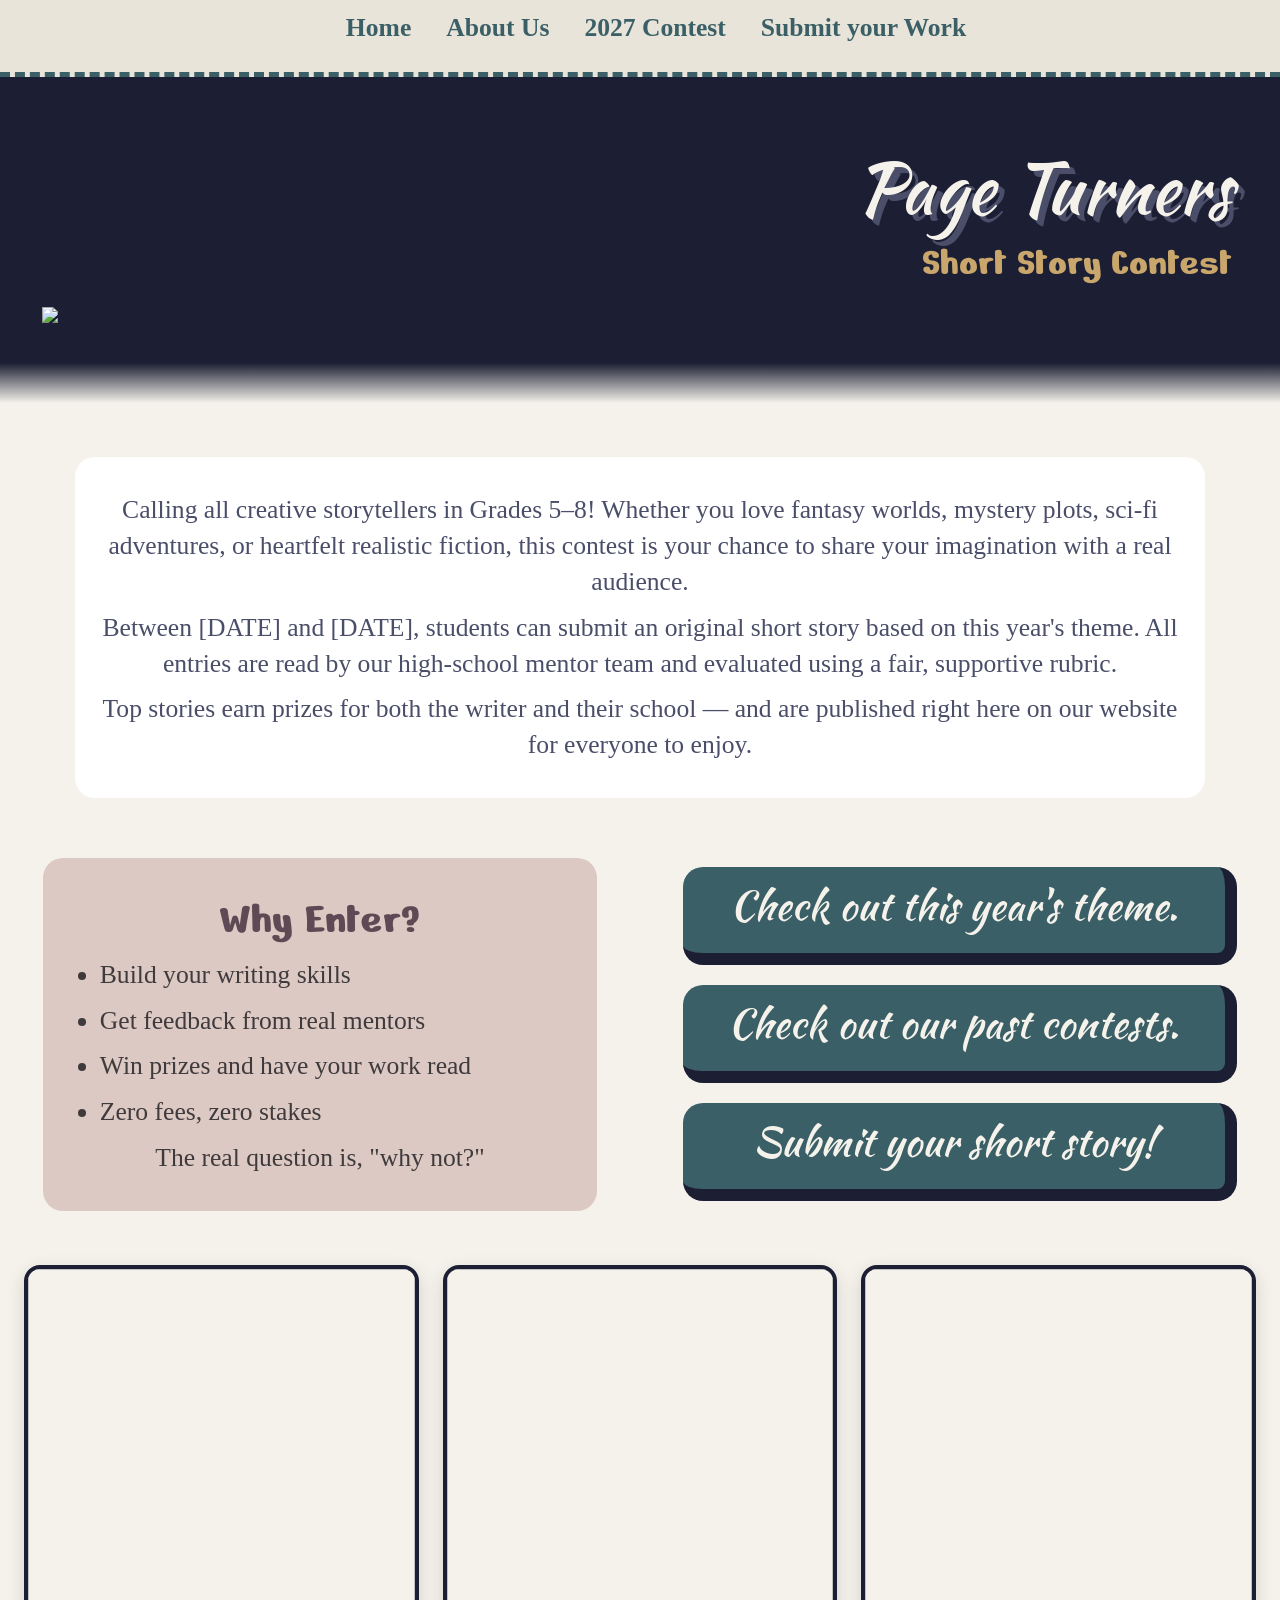
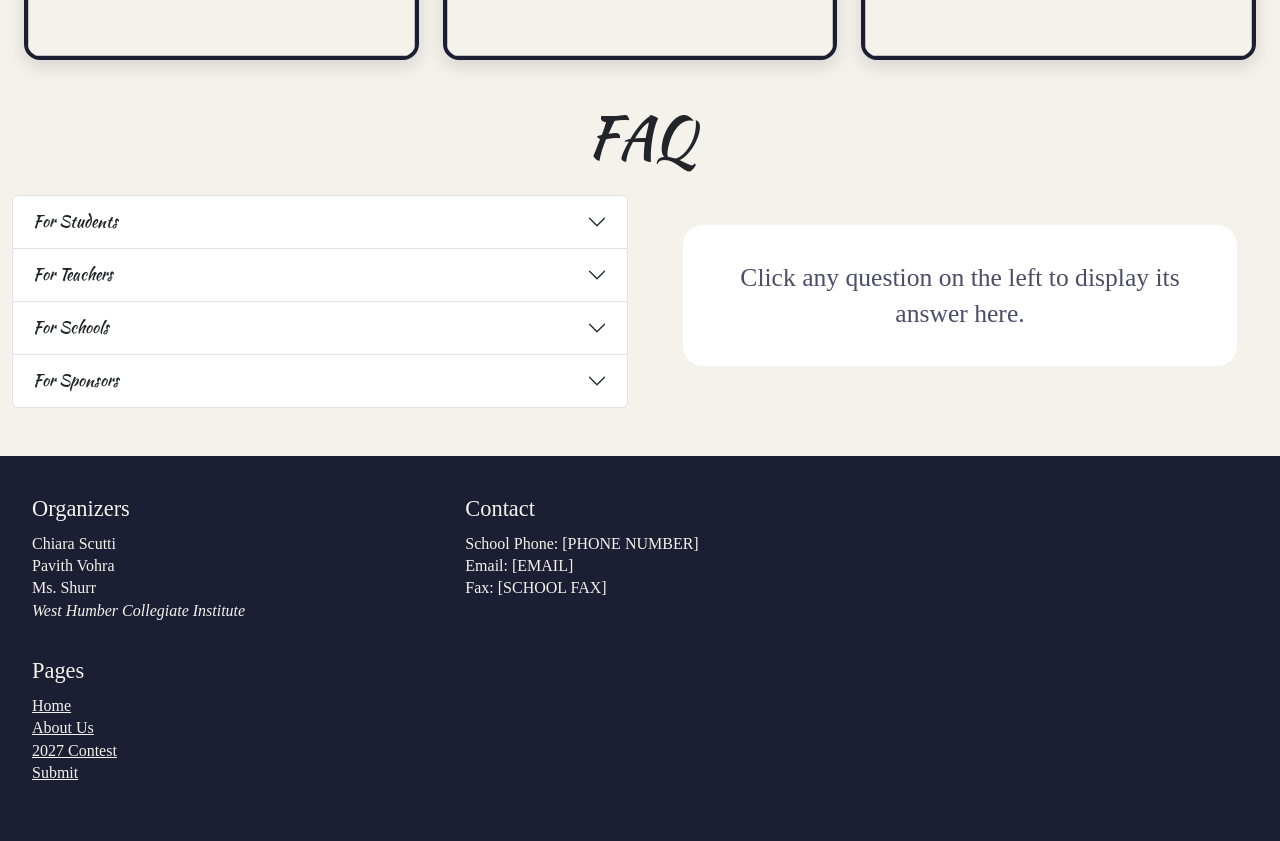
==== index.html @ ade81fb0 "ver. 1" ====
<!DOCTYPE html>
<html>
    <head>
        <meta charset="utf-8">
        <meta http-equiv="X-UA-Compatible" content="IE=edge">
        <meta name="viewport" content="width=device-width, initial-scale=1">
    
        <!-- Bootstrap CSS -->
        <link href="https://cdn.jsdelivr.net/npm/bootstrap@5.1.3/dist/css/bootstrap.min.css" rel="stylesheet" integrity="sha384-1BmE4kWBq78iYhFldvKuhfTAU6auU8tT94WrHftjDbrCEXSU1oBoqyl2QvZ6jIW3" crossorigin="anonymous">
        <link rel="stylesheet" href="https://cdn.jsdelivr.net/npm/bootstrap-icons@1.9.1/font/bootstrap-icons.css">
    
        <!-- Bootstrap JavaScript -->
        <script src="https://cdn.jsdelivr.net/npm/bootstrap@5.1.3/dist/js/bootstrap.bundle.min.js" integrity="sha384-ka7Sk0Gln4gmtz2MlQnikT1wXgYsOg+OMhuP+IlRH9sENBO0LRn5q+8nbTov4+1p" crossorigin="anonymous"></script>
        
        <title>Literary Competition</title>
        <link rel="stylesheet" href="style.css">
        <link rel="stylesheet" href="https://fonts.googleapis.com/css?family=Kaushan+Script|Nerko+One|Just+Another+Hand">
    </head>
    
    <body class="container-fluid p-0">
        <nav>
            <ul class="nav-buttons">
                <li>
                    <a href="index.html">Home</a>
                </li>
                <li>
                    <a href="aboutus.html">About Us</a>
                </li>
                <li>
                    <a href="contest.html">2027 Contest</a>
                </li>
                <li>
                    <a href="submit.html">Submit your Work</a>
                </li>
            </ul>
        </nav>
        <header class="row mx-0 align-items-end">
            <div class="col-md-5 col-12">
                <img src="https://codehs.com/uploads/d1f1a49935835d03ae5b7106c6cc3f74">
            </div>
            <div class="col-md-7 col-12 p-4 p-md-5">
                <h1>Page Turners</h1>
                <h4>Short Story Contest</h4>
            </div>
        </header>
        <div class="transition1"></div>

        <main class="container-fluid py-4">
            <div class="textbox float">
                <p>
                    Calling all creative storytellers in Grades 5–8!
                    Whether you love fantasy worlds, mystery plots, sci‑fi adventures, or heartfelt realistic fiction, this contest is your chance to share your imagination with a real audience.
                </p>
                <p>
                    Between [DATE] and [DATE], students can submit an original short story based on this year's theme. All entries are read by our high‑school mentor team and evaluated using a fair, supportive rubric.
                </p>
                <p>
                    Top stories earn prizes for both the writer and their school — and are published right here on our website for everyone to enjoy.
                </p>
            </div>
        
            <div class="row align-items-center">
                <div class="col-md-6 col-12">
                    <div class="textbox float alt">
                        <h3>Why Enter?</h3>
                        <ul>
                            <li>Build your writing skills</li>
                            <li>Get feedback from real mentors</li>
                            <li>Win prizes and have your work read</li>
                            <li>Zero fees, zero stakes</li>
                        </ul>
                        <p>The real question is, "why not?"</p>
                    </div>
                </div>
        
                <div class="col-md-6 col-12">
                    <a href="contest.html" class="custom-btn">
                        <h2>Check out this year's theme.</h2>
                    </a>
                    <a href="pastcontests.html" class="custom-btn">
                        <h2>Check out our past contests.</h2>
                    </a>
                    <a href="submit.html" class="custom-btn">
                        <h2>Submit your short story!</h2>
                    </a>
                </div>
            </div>
            
            <div class="row mx-0 my-4">
                <div class="col-md-4"><img class="homepage-photo"></div>
                <div class="col-md-4"><img class="homepage-photo"></div>
                <div class="col-md-4"><img class="homepage-photo"></div>
            </div>
            
            <h2 class="mt-4">FAQ</h2>
            <div class="row align-items-start my-4">
                <!-- Left Side: FAQ Accordion -->
                <div class="col-md-6 col-12">
                    <div class="accordion" id="FAQaccordion">
                      <div class="accordion-item">
                        <h2 class="accordion-header">
                          <button class="accordion-button collapsed" type="button" data-bs-toggle="collapse" data-bs-target="#collapseOne" aria-expanded="false" aria-controls="collapseOne">
                            For Students
                          </button>
                        </h2>
                        <div id="collapseOne" class="accordion-collapse collapse" data-bs-parent="#FAQaccordion">
                          <div class="accordion-body">
                            <div class="accordion" id="STUDENTSaccordion">
                              <div class="accordion-item">
                                <h2 class="accordion-header">
                                  <button class="accordion-button collapsed" type="button" data-bs-toggle="collapse" data-bs-target="#collapseOneOne" aria-expanded="false" aria-controls="collapseOneOne">
                                    Eligibility & Submissions
                                  </button>
                                </h2>
                                <div id="collapseOneOne" class="accordion-collapse collapse" data-bs-parent="#STUDENTSaccordion">
                                  <div class="accordion-body">
                                    <ul>
                                      <a href="#qA">
                                        <li>Who is eligible to enter the competition?</li>
                                      </a>
                                      <a href="#qB">
                                        <li>Is there an entry fee to participate?</li>
                                      </a>
                                      <a href="#qC">
                                        <li>Can I submit more than one story?</li>
                                      </a>
                                      <a href="#qD">
                                        <li>Can I co-author a story with a friend or enter as a team?</li>
                                      </a>
                                    </ul>
                                  </div>
                                </div>
                              </div>
                              <div class="accordion-item">
                                <h2 class="accordion-header">
                                  <button class="accordion-button collapsed" type="button" data-bs-toggle="collapse" data-bs-target="#collapseOneTwo" aria-expanded="false" aria-controls="collapseOneTwo">
                                    Story Requirements
                                  </button>
                                </h2>
                                <div id="collapseOneTwo" class="accordion-collapse collapse" data-bs-parent="#STUDENTSaccordion">
                                  <div class="accordion-body">
                                    <ul>
                                      <a href="#qE">
                                        <li>What is the required word count for submissions?</li>
                                      </a>
                                      <a href="#qF">
                                        <li>What genres or themes are allowed?</li>
                                      </a>
                                      <a href="#qG">
                                        <li>Does my story have to follow the official competition theme?</li>
                                      </a>
                                      <a href="#qH">
                                        <li>Can I submit a story I wrote previously for school or another contest?</li>
                                      </a>
                                    </ul>
                                  </div>
                                </div>
                              </div>
                              <div class="accordion-item">
                                <h2 class="accordion-header">
                                  <button class="accordion-button collapsed" type="button" data-bs-toggle="collapse" data-bs-target="#collapseOneThree" aria-expanded="false" aria-controls="collapseOneThree">
                                    Judging & Awards
                                  </button>
                                </h2>
                                <div id="collapseOneThree" class="accordion-collapse collapse" data-bs-parent="#STUDENTSaccordion">
                                  <div class="accordion-body">
                                    <ul>
                                      <a href="#qI">
                                        <li>Who will be reading and judging my story?</li>
                                      </a>
                                      <a href="#qJ">
                                        <li>What are the prizes for winners and runner-ups?</li>
                                      </a>
                                      <a href="#qK">
                                        <li>Will I receive feedback on my writing?</li>
                                      </a>
                                      <a href="#qL">
                                        <li>How and when will winners be announced?</li>
                                      </a>
                                    </ul>
                                  </div>
                                </div>
                              </div>
                            </div>
                          </div>
                        </div>
                      </div>
                      <div class="accordion-item">
                        <h2 class="accordion-header">
                          <button class="accordion-button collapsed" type="button" data-bs-toggle="collapse" data-bs-target="#collapseTwo" aria-expanded="false" aria-controls="collapseTwo">
                            For Teachers
                          </button>
                        </h2>
                        <div id="collapseTwo" class="accordion-collapse collapse" data-bs-parent="#FAQaccordion">
                          <div class="accordion-body">
                            <div class="accordion" id="TEACHERSaccordion">
                              <div class="accordion-item">
                                <h2 class="accordion-header">
                                  <button class="accordion-button collapsed" type="button" data-bs-toggle="collapse" data-bs-target="#collapseTwoOne" aria-expanded="false" aria-controls="collapseTwoOne">
                                    Classroom Integration & Participation
                                  </button>
                                </h2>
                                <div id="collapseTwoOne" class="accordion-collapse collapse" data-bs-parent="#TEACHERSaccordion">
                                  <div class="accordion-body">
                                    <ul>
                                      <a href="#qM">
                                        <li>How can I incorporate this competition into my Grade 6–8 English / Language Arts curriculum?</li>
                                      </a>
                                      <a href="#qN">
                                        <li>Can I submit entries on behalf of my entire class or student group?</li>
                                      </a>
                                      <a href="#qO">
                                        <li>Is there a bulk submission process for teachers?</li>
                                      </a>
                                      <a href="#qP">
                                        <li>Are there promotional materials (flyers/posters) I can share in my classroom?</li>
                                      </a>
                                    </ul>
                                  </div>
                                </div>
                              </div>
                              <div class="accordion-item">
                                <h2 class="accordion-header">
                                  <button class="accordion-button collapsed" type="button" data-bs-toggle="collapse" data-bs-target="#collapseTwoTwo" aria-expanded="false" aria-controls="collapseTwoTwo">
                                    Academic & Writing Guidelines
                                  </button>
                                </h2>
                                <div id="collapseTwoTwo" class="accordion-collapse collapse" data-bs-parent="#TEACHERSaccordion">
                                  <div class="accordion-body">
                                    <ul>
                                      <a href="#qQ">
                                        <li>What writing standards or rubric will be used to evaluate student work?</li>
                                      </a>
                                      <a href="#qR">
                                        <li>How do you handle plagiarism or AI-generated content?</li>
                                      </a>
                                      <a href="#qS">
                                        <li>Does participation align with middle school English learning objectives?</li>
                                      </a>
                                    </ul>
                                  </div>
                                </div>
                              </div>
                            </div>
                          </div>
                        </div>
                      </div>
                      <div class="accordion-item">
                        <h2 class="accordion-header">
                          <button class="accordion-button collapsed" type="button" data-bs-toggle="collapse" data-bs-target="#collapseThree" aria-expanded="false" aria-controls="collapseThree">
                            For Schools
                          </button>
                        </h2>
                        <div id="collapseThree" class="accordion-collapse collapse" data-bs-parent="#FAQaccordion">
                          <div class="accordion-body">
                            <div class="accordion" id="SCHOOLSaccordion">
                              <div class="accordion-item">
                                <h2 class="accordion-header">
                                  <button class="accordion-button collapsed" type="button" data-bs-toggle="collapse" data-bs-target="#collapseThreeOne" aria-expanded="false" aria-controls="collapseThreeOne">
                                    School Involvement & Administration
                                  </button>
                                </h2>
                                <div id="collapseThreeOne" class="accordion-collapse collapse" data-bs-parent="#SCHOOLSaccordion">
                                  <div class="accordion-body">
                                    <ul>
                                      <a href="#qT">
                                        <li>How can our middle school register as a participating partner school?</li>
                                      </a>
                                      <a href="#qU">
                                        <li>Is there a limit on how many students from one school can enter?</li>
                                      </a>
                                      <a href="#qV">
                                        <li>Can our school request a presentation or visit from the high school mentor team?</li>
                                      </a>
                                    </ul>
                                  </div>
                                </div>
                              </div>
                              <div class="accordion-item">
                                <h2 class="accordion-header">
                                  <button class="accordion-button collapsed" type="button" data-bs-toggle="collapse" data-bs-target="#collapseThreeTwo" aria-expanded="false" aria-controls="collapseThreeTwo">
                                    Safety, Privacy & Recognition
                                  </button>
                                </h2>
                                <div id="collapseThreeTwo" class="accordion-collapse collapse" data-bs-parent="#SCHOOLSaccordion">
                                  <div class="accordion-body">
                                    <ul>
                                      <a href="#qW">
                                        <li>How is student privacy protected during submission and publishing?</li>
                                      </a>
                                      <a href="#qX">
                                        <li>Will parental consent forms be required for participating students?</li>
                                      </a>
                                      <a href="#qY">
                                        <li>How will winning students and their respective schools be recognized?</li>
                                      </a>
                                    </ul>
                                  </div>
                                </div>
                              </div>
                            </div>
                          </div>
                        </div>
                      </div>
                      <div class="accordion-item">
                        <h2 class="accordion-header">
                          <button class="accordion-button collapsed" type="button" data-bs-toggle="collapse" data-bs-target="#collapseFour" aria-expanded="false" aria-controls="collapseFour">
                            For Sponsors
                          </button>
                        </h2>
                        <div id="collapseFour" class="accordion-collapse collapse" data-bs-parent="#FAQaccordion">
                          <div class="accordion-body">
                            <div class="accordion" id="SPONSORSaccordion">
                              <div class="accordion-item">
                                <h2 class="accordion-header">
                                  <button class="accordion-button collapsed" type="button" data-bs-toggle="collapse" data-bs-target="#collapseFourOne" aria-expanded="false" aria-controls="collapseFourOne">
                                    Sponsorship Opportunities
                                  </button>
                                </h2>
                                <div id="collapseFourOne" class="accordion-collapse collapse" data-bs-parent="#SPONSORSaccordion">
                                  <div class="accordion-body">
                                    <ul>
                                      <a href="#qZ">
                                        <li>Why should businesses or community leaders support this youth writing competition?</li>
                                      </a>
                                      <a href="#qAA">
                                        <li>What sponsorship tiers or contribution options are available?</li>
                                      </a>
                                      <a href="#qAB">
                                        <li>Can we sponsor specific prize categories (e.g., Grand Prize, Honorable Mention, Category Award)?</li>
                                      </a>
                                    </ul>
                                  </div>
                                </div>
                              </div>
                              <div class="accordion-item">
                                <h2 class="accordion-header">
                                  <button class="accordion-button collapsed" type="button" data-bs-toggle="collapse" data-bs-target="#collapseFourTwo" aria-expanded="false" aria-controls="collapseFourTwo">
                                    Visibility & Impact
                                  </button>
                                </h2>
                                <div id="collapseFourTwo" class="accordion-collapse collapse" data-bs-parent="#SPONSORSaccordion">
                                  <div class="accordion-body">
                                    <ul>
                                      <a href="#qAC">
                                        <li>How will our organization or business logo be featured on the website, certificates, and event materials?</li>
                                      </a>
                                      <a href="#qAD">
                                        <li>How many students, schools, and families will this competition reach?</li>
                                      </a>
                                      <a href="#qAE">
                                        <li>Is our sponsorship contribution tax-deductible or backed by an affiliated school body?</li>
                                      </a>
                                    </ul>
                                  </div>
                                </div>
                              </div>
                            </div>
                          </div>
                        </div>
                      </div>
                    </div>
                </div>

                <!-- Right Side: Answer Display Box -->
                <div class="col-md-6 col-12">
                    <div class="textbox float" id="faq-answer-display">
                        <p id="faq-answer-text">Click any question on the left to display its answer here.</p>
                    </div>
                </div>
            </div>
        </main>
        <footer class="row mx-0 align-items-start">
            <div class="col-md-4 col-12">
                <h1>Organizers</h1>
                <ul>
                    <li>Chiara Scutti</li>
                    <li>Pavith Vohra</li>
                    <li>Ms. Shurr</li>
                    <li><em>West Humber Collegiate Institute</em></li>
                </ul>
            </div>
            <div class="col-md-4 col-12">
                <h1>Contact</h1>
                <ul>
                    <li>School Phone: [PHONE NUMBER]</li>
                    <li>Email: [EMAIL]</li>
                    <li>Fax: [SCHOOL FAX]</li>
                </ul>
            </div>
            <div class="col-md-4 col-12">
                <h1>Pages</h1>
                <ul>
                    <li>
                        <a href="index.html">Home</a>
                    </li>
                    <li>
                        <a href="aboutus.html">About Us</a>
                    </li>
                    <li>
                        <a href="contest.html">2027 Contest</a>
                    </li>
                    <li>
                        <a href="submit.html">Submit</a>
                    </li>
                </ul>
            </div>
        </footer>

        <script>
          document.addEventListener("DOMContentLoaded", () => {
            const faqAnswers = {
              qA: "Students in Grades 5 through 8 are eligible to enter the competition.",
              qB: "No, there is no entry fee to participate.",
              qC: "Students may submit up to one short story per contest cycle.",
              qD: "Submissions must be written individually; co-authoring or team entries are not accepted.",
              qE: "Submissions should be between 500 and 1,500 words.",
              qF: "All fiction genres are allowed, including fantasy, mystery, sci-fi, and realistic fiction.",
              qG: "Yes, all submitted short stories must incorporate the official contest theme.",
              qH: "Stories must be original works written specifically for this contest year.",
              qI: "Submissions are reviewed by high school student mentors and qualified English educators.",
              qJ: "Prizes include cash awards for students and school book grants for top submissions.",
              qK: "Yes, every participant receives brief constructive feedback from the judging panel.",
              qL: "Winners will be announced on our official website and notified via email.",
              qM: "Teachers can use the competition prompt as an in-class narrative writing assignment.",
              qN: "Yes, teachers can upload multiple student submissions together.",
              qO: "Bulk submission instructions and spreadsheets are provided on the submit page.",
              qP: "Promotional flyers and classroom posters are available for download.",
              qQ: "Entries are evaluated based on narrative structure, character development, creativity, and mechanics.",
              qR: "Plagiarism and AI-generated text are strictly prohibited and flagged upon review.",
              qS: "The rubric aligns directly with Middle School ELA Common Core writing standards.",
              qT: "Schools can fill out the Partner School Registration form on our site.",
              qU: "There is no limit to how many students from a single school can enter.",
              qV: "Yes, mentor visits can be scheduled in-person or virtually upon request.",
              qW: "Student names and details are kept confidential and protected under privacy guidelines.",
              qX: "Parental consent forms are required for all participating minor students.",
              qY: "Winning schools will be featured on our website homepage and event communications.",
              qZ: "Sponsoring supports youth literacy, educational empowerment, and creative expression.",
              qAA: "Sponsorship tiers include Platinum, Gold, Silver, and Bronze packages.",
              qAB: "Yes, sponsors may choose to directly sponsor specific prize categories.",
              qAC: "Sponsor logos will be displayed on event signage, certificates, and the website header.",
              qAD: "The competition reaches over 50 schools and thousands of middle school families.",
              qAE: "Contributions are handled through affiliated educational partners and may be tax-deductible."
            };

            const answerDisplay = document.getElementById("faq-answer-text");
            const faqLinks = document.querySelectorAll("#FAQaccordion a");

            faqLinks.forEach(link => {
              link.addEventListener("click", (e) => {
                e.preventDefault();
                const questionId = link.getAttribute("href").replace("#", "");
                const answerText = faqAnswers[questionId];

                if (answerDisplay && answerText) {
                  answerDisplay.textContent = answerText;
                }
              });
            });
          });
        </script>
    </body>
</html>
---- style.css ----
/* BASICS */
* {
    box-sizing: border-box;
    margin: 0;
    padding: 0;
}

body {
    background-color: #F5F2EB; /* parchment */
    line-height: 1.4;
}

/* TEXT SIZES & FONTS */
h1, h2 { font-family: "Kaushan Script"; }
h3, h4 { font-family: "Nerko One"; }
p, a, ul { font-family: "Just Another Hand"; }

/* Reduced sizes for readability */
h1 { font-size: clamp(2.5rem, 6vw, 4.5rem); }
h2 { font-size: clamp(2rem, 5vw, 3.5rem); text-align: center; }
h3 { font-size: clamp(1.8rem, 4vw, 2.8rem); }
h4 { font-size: clamp(1.5rem, 3.5vw, 2.5rem); }

p, a, ul { font-size: clamp(1.2rem, 3vw, 1.6rem); }

/* SEMANTICS */
header {
    background-color: #1C1F33; /* deep ink */
    text-align: right;
    padding: 20px 0;
}

header h1 {
    color: #F5F2EB;
    text-shadow: 6px 6px 0px #4A4E69; /* slate */
}

header h4 {
    color: #C9A66B; /* warm gold */
}

header img {
    width: 100%;
    max-width: 450px;
    margin: 20px auto;
    display: block;
}

main {
    background-color: #F5F2EB;
}

/* FOOTER */
footer {
    background-color: #1C1F33;
    padding: 40px 20px;
    display: flex;
    flex-wrap: wrap;
    gap: 20px;
}

footer * {
    font-family: "Times New Roman";
    color: #F5F2EB;
}

footer h1 {
    font-size: 1.4rem;
    margin-bottom: 10px;
}

footer ul {
    list-style: none;
    padding-left: 0;
}

footer ul li,
footer a {
    font-size: 1rem;
}

/* TRANSITIONS */
.transition1 {
    height: 40px;
    background: linear-gradient(to bottom, #1C1F33 0%, #F5F2EB 100%);
}

/* WIDTH UTILITIES */
.w-40 { width: 40% !important; }
.w-60 { width: 60% !important; }

/* NAVIGATION */
nav {
    background-color: #E8E4D9; /* soft neutral */
    border-bottom: 5px dashed #3A5F66; /* muted teal */
    padding: 10px 0;
}

.nav-buttons {
    display: flex;
    flex-wrap: wrap;
    justify-content: center;
    gap: 15px;
}

.nav-buttons li {
    list-style: none;
}

.nav-buttons li a {
    color: #3A5F66;
    font-weight: bold;
    text-decoration: none;
    padding: 5px 10px;
}

.nav-buttons li a:hover {
    color: #4A4E69;
    text-decoration: underline;
}

/* TEXT BOXES */
.textbox {
    width: 90%;
    margin: 30px auto;
    padding: 20px;
}
.textbox * {
    margin: 10px 0;
}

.textbox.float {
    background-color: #FFFFFF;
    border-radius: 20px;
    text-align: center;
    padding: 25px;
}
.textbox.float ul {
    text-align: left;
}
.textbox.float h3 {
    color: #3A5F66;
}
.textbox.float p {
    color: #4A4E69;
}

.textbox.float.impact {
    background-color: #7A3E48;
}
.textbox.float.impact h3 {
    color: #F5F2EB;
}
.textbox.float.impact p {
    color: #E8E4D9;
}

.textbox.float.alt {
    background-color: #DCC9C3;
}
.textbox.float.alt h3 {
    color: #5E4A55;
}
.textbox.float.alt p, ul {
    color: #3F3A3C;
}

.textbox.partialborder {
    background-color: #E8E4D9;
    border: 12px solid #1C1F33;
    border-radius: 20px;
    text-align: center;
    padding: 25px;
}
.textbox.partialborder h3 {
    color: #1C1F33;
}
.textbox.partialborder p {
    color: #3A5F66;
}

.textbox.partialborder.alt {
    background-color: #E8E4D9;
    border-color: #1C1F33;
}
.textbox.partialborder.alt h3 {
    color: #1C1F33;
}
.textbox.partialborder.alt p {
    color: #3A5F66;
}

.textbox.partialborder.c {
    border-left: none;
    border-right: none;
}

.textbox.partialborder.l {
    border-top: none;
    border-bottom: none;
    border-right: none;
    text-align: left;
}
.textbox.partialborder.r {
    border-top: none;
    border-bottom: none;
    border-left: none;
    text-align: right;
}


/* IMAGE FRAMES */
.frame {
    width: 90%;
    margin: 20px auto;
}

.frame img {
    width: 100%;
    object-fit: cover;
}

.frame.polaroid {
    aspect-ratio: 1 / 1.3;
    background: #FFFFFF;
    border-radius: 20px;
    border-right: 10px solid #1C1F33;
    border-bottom: 14px solid #1C1F33;
    box-shadow: 0 10px 25px rgba(0, 0, 0, 0.15);
    padding: 5% 5% 0 5%;
    display: flex;
    flex-direction: column;
    align-items: center;
}
.frame.polaroid img {
    border: 4px solid #1C1F33;
    border-radius: 12px;
    width: 100%;
    aspect-ratio: 1 / 1;
    object-fit: cover;
}
.frame.polaroid p {
    width: 100%;
    min-height: 60px;
    display: flex;
    align-items: center;
    justify-content: center;
    text-align: center;
    padding: 10px 5px;
    font-size: clamp(1rem, 2.5vw, 1.4rem);
    color: #1C1F33;
    font-family: "Permanent Marker", cursive;
    overflow: hidden;
    word-break: break-word;
}

.homepage-photo {
    width: 100%;
    border-radius: 16px;
    object-fit: cover;

    border: 4px solid #1C1F33; /* ink navy */
    box-shadow: 0 6px 18px rgba(28, 31, 51, 0.15);

    margin-bottom: 20px;

    aspect-ratio: 1 / 1;
}
.homepage-photo:hover {
    transform: translateY(-4px);
    transition: 0.25s ease;
    box-shadow: 0 10px 25px rgba(28, 31, 51, 0.25);
}


/* BUTTONS */
a.custom-btn {
    background-color: #3A5F66;
    border-right: 12px solid #1C1F33;
    border-bottom: 12px solid #1C1F33;
    border-radius: 20px;
    width: 90%;
    margin: 20px auto;
    display: block;
    text-align: center;
    text-decoration: none;
    padding: 15px;
}

.custom-btn h2 {
    font-size: clamp(1.4rem, 4vw, 2.5rem);
    color: #F5F2EB;
}

.custom-btn:hover {
    background-color: #4A4E69;
}

.custom-btn:active {
    background-color: #1C1F33;
}

/* RESPONSIVE FIXES */
@media (max-width: 768px) {
    header {
        text-align: center;
    }

    header img {
        max-width: 300px;
    }

    .textbox {
        width: 95%;
    }

    .frame {
        width: 95%;
    }
}
h: 95%;
    }

    .frame {
        width: 95%;
    }
}  font-size: clamp(1.5rem, 4vw, 3.5rem);
    color: #FFFFFF;
}
.custom-btn:hover {
    background-color: #38BDF8;
}
.custom-btn:active {
    background-color: #0C4
A6/* OFFICIAL CONTEST RULES */
section.py-4.bg-light.rounded.my-4.p-4 {
    background-color: #E8E4D9; /* soft neutral */
    border: 4px solid #1C1F33; /* ink border */
    border-radius: 20px !important;
    padding: 40px 25px !important;
    width: 95%;
    margin: 40px auto !important;
}

/* Title */
section.py-4.bg-light.rounded.my-4.p-4 h2 {
    color: #1C1F33;
    text-shadow: 2px 2px 0px #C9A66B; /* warm gold */
    margin-bottom: 30px !important;
}

/* Each rule item (col) */
section.py-4.bg-light.rounded.my-4.p-4 .col-md-4,
section.py-4.bg-light.rounded.my-4.p-4 .col-6 {
    background-color: #FFFFFF;
    border-radius: 18px;
    padding: 25px 15px;
    box-shadow: 0 4px 12px rgba(28, 31, 51, 0.15); /* ink shadow */
    transition: transform 0.2s ease, box-shadow 0.2s ease;
}

/* Hover effect */
section.py-4.bg-light.rounded.my-4.p-4 .col-md-4:hover,
section.py-4.bg-light.rounded.my-4.p-4 .col-6:hover {
    transform: translateY(-4px);
    box-shadow: 0 6px 18px rgba(28, 31, 51, 0.25);
}

/* Icons */
section.py-4.bg-light.rounded.my-4.p-4 i {
    color: #3A5F66; /* muted teal */
    margin-bottom: 10px !important;
}

/* Headings */
section.py-4.bg-light.rounded.my-4.p-4 h4 {
    color: #1C1F33;
    margin-bottom: 8px !important;
}

/* Paragraph text */
section.py-4.bg-light.rounded.my-4.p-4 p {
    color: #4A4E69; /* slate */
    font-size: clamp(1rem, 2.5vw, 1.3rem);
}
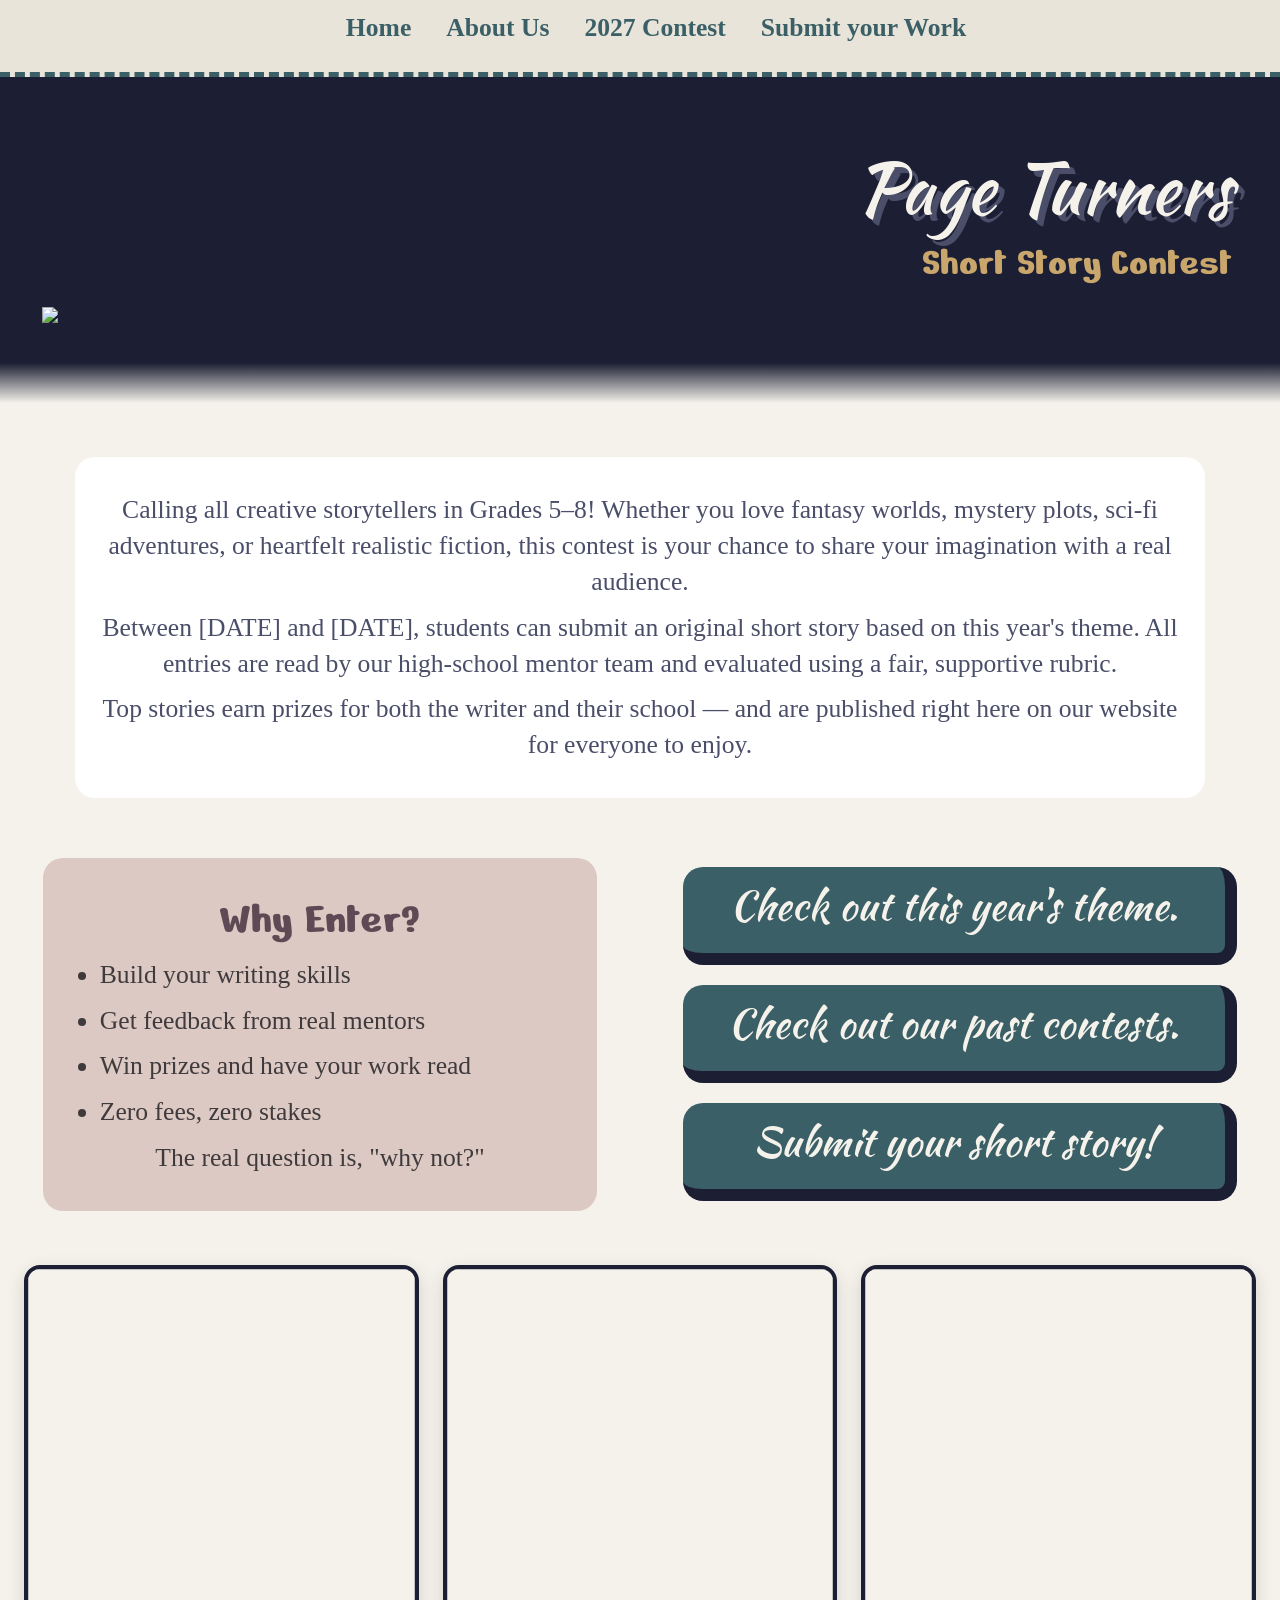
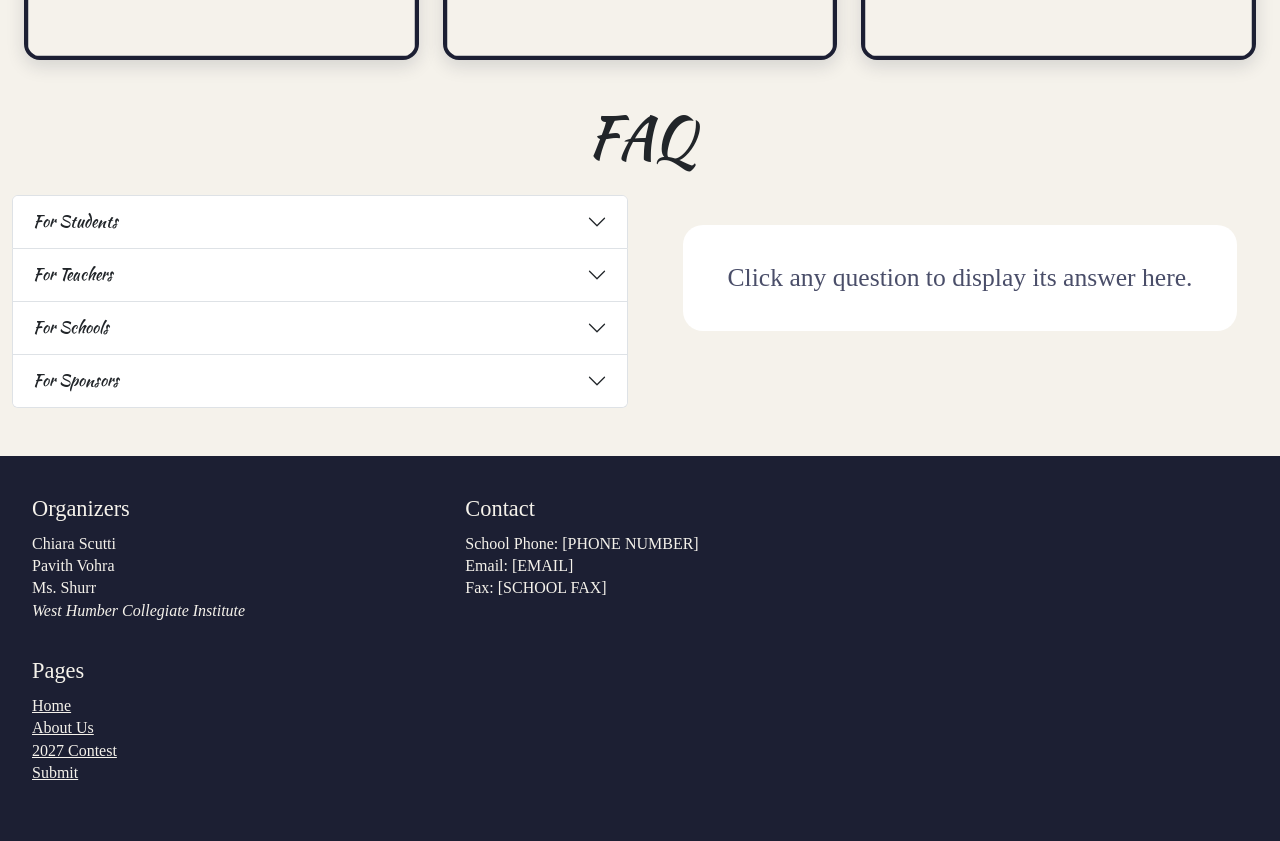
==== commit c353a5a7: "ver. 2" ====
--- a/index.html
+++ b/index.html
@@ -365,7 +365,7 @@
                 <!-- Right Side: Answer Display Box -->
                 <div class="col-md-6 col-12">
                     <div class="textbox float" id="faq-answer-display">
-                        <p id="faq-answer-text">Click any question on the left to display its answer here.</p>
+                        <p id="faq-answer-text">Click any question to display its answer here.</p>
                     </div>
                 </div>
             </div>
--- a/style.css
+++ b/style.css
@@ -209,6 +209,12 @@
 }
 
 
+@media (max-width: 767.8) {
+    .mobile-c {
+        border-left: none;
+        border-right: none;
+    }
+}
 /* IMAGE FRAMES */
 .frame {
     width: 90%;
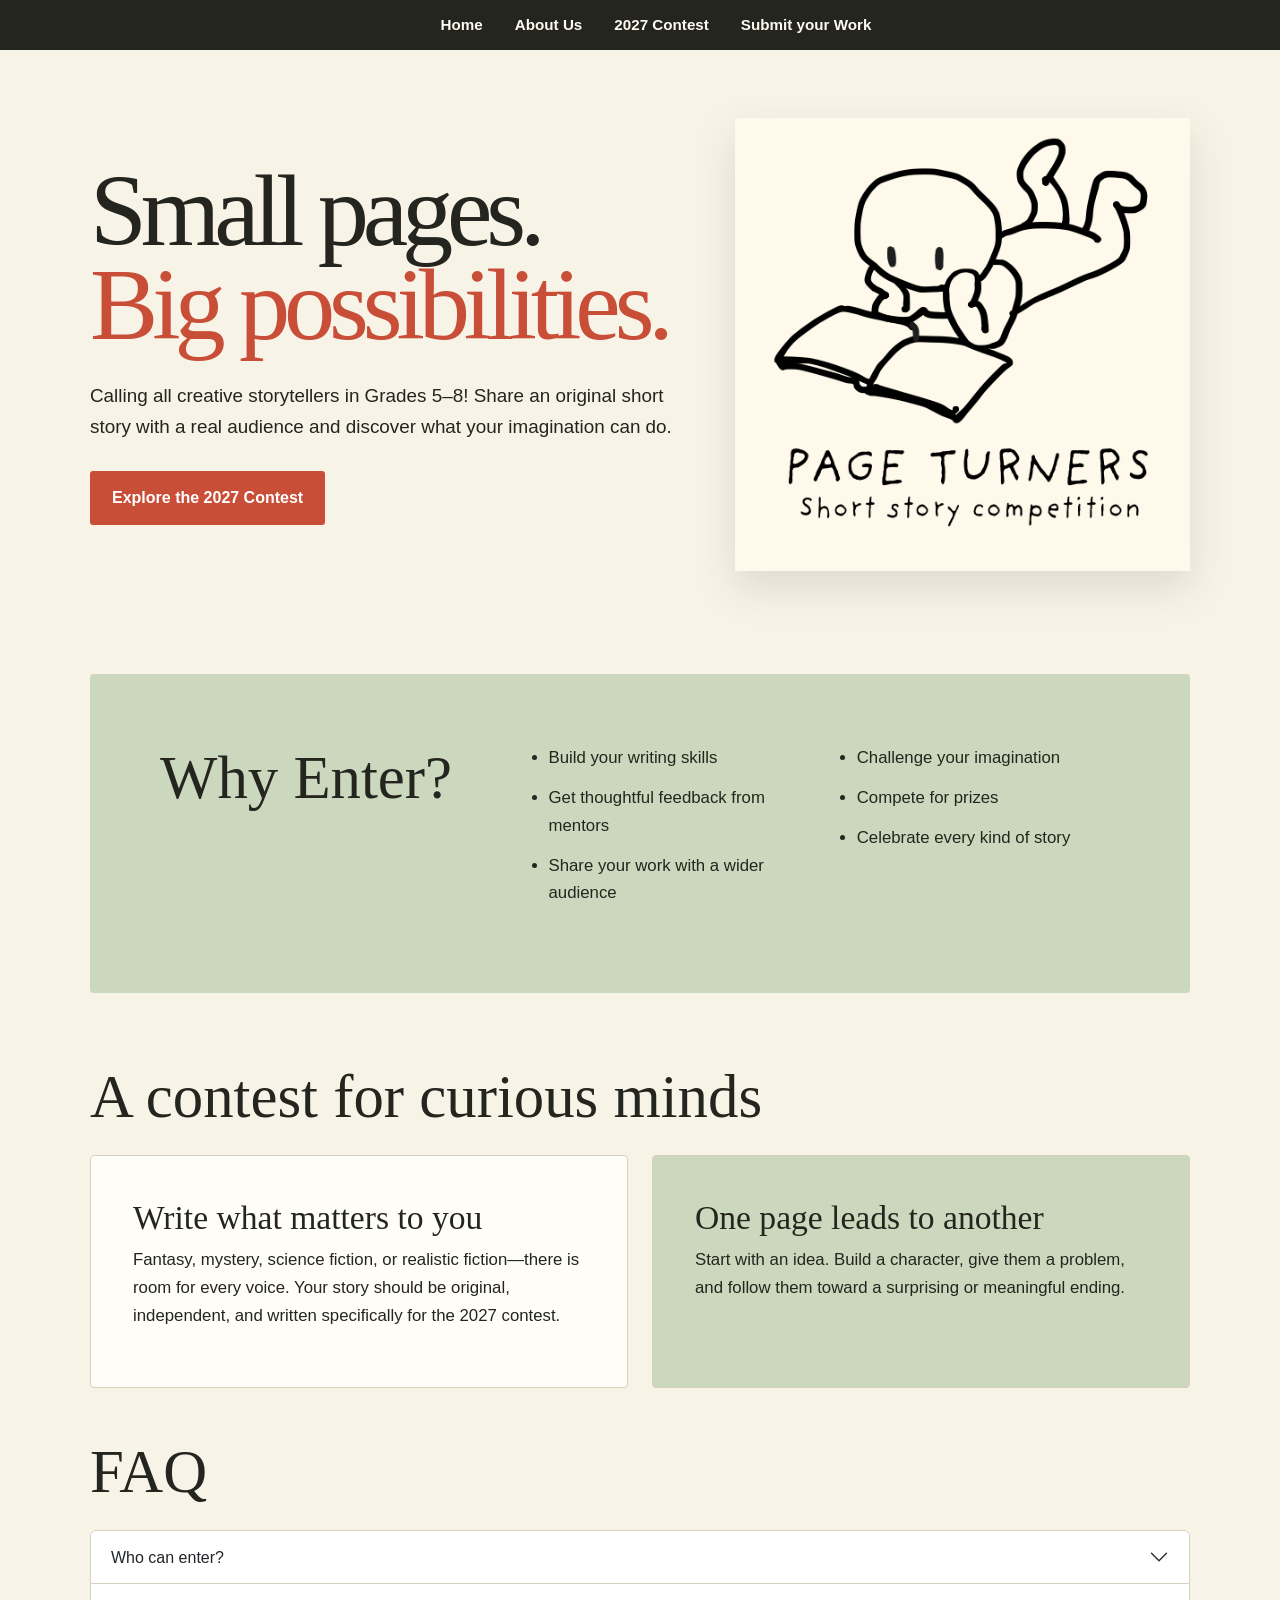
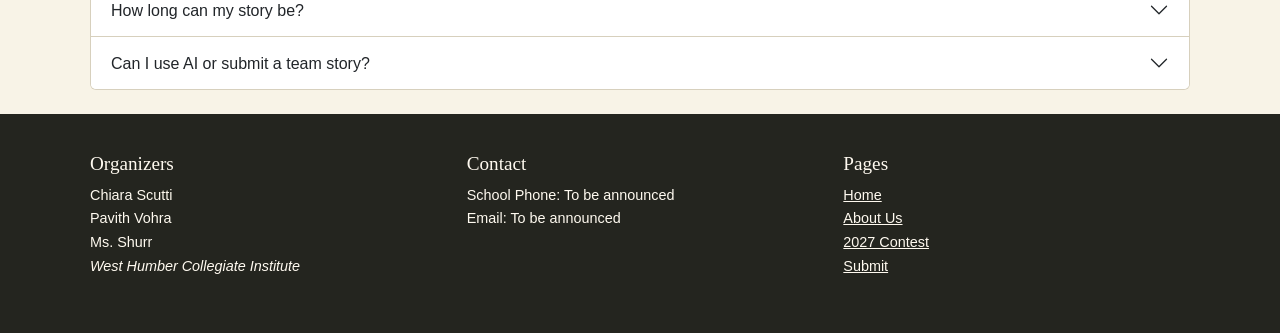
==== commit 1b1d8a6f: "Redesign Page Turners as a warm literary magazine across all existing pages" ====
--- a/index.html
+++ b/index.html
@@ -1,463 +1,80 @@
 <!DOCTYPE html>
-<html>
-    <head>
-        <meta charset="utf-8">
-        <meta http-equiv="X-UA-Compatible" content="IE=edge">
-        <meta name="viewport" content="width=device-width, initial-scale=1">
-    
-        <!-- Bootstrap CSS -->
-        <link href="https://cdn.jsdelivr.net/npm/bootstrap@5.1.3/dist/css/bootstrap.min.css" rel="stylesheet" integrity="sha384-1BmE4kWBq78iYhFldvKuhfTAU6auU8tT94WrHftjDbrCEXSU1oBoqyl2QvZ6jIW3" crossorigin="anonymous">
-        <link rel="stylesheet" href="https://cdn.jsdelivr.net/npm/bootstrap-icons@1.9.1/font/bootstrap-icons.css">
-    
-        <!-- Bootstrap JavaScript -->
-        <script src="https://cdn.jsdelivr.net/npm/bootstrap@5.1.3/dist/js/bootstrap.bundle.min.js" integrity="sha384-ka7Sk0Gln4gmtz2MlQnikT1wXgYsOg+OMhuP+IlRH9sENBO0LRn5q+8nbTov4+1p" crossorigin="anonymous"></script>
-        
-        <title>Literary Competition</title>
-        <link rel="stylesheet" href="style.css">
-        <link rel="stylesheet" href="https://fonts.googleapis.com/css?family=Kaushan+Script|Nerko+One|Just+Another+Hand">
-    </head>
-    
-    <body class="container-fluid p-0">
-        <nav>
-            <ul class="nav-buttons">
-                <li>
-                    <a href="index.html">Home</a>
-                </li>
-                <li>
-                    <a href="aboutus.html">About Us</a>
-                </li>
-                <li>
-                    <a href="contest.html">2027 Contest</a>
-                </li>
-                <li>
-                    <a href="submit.html">Submit your Work</a>
-                </li>
-            </ul>
-        </nav>
-        <header class="row mx-0 align-items-end">
-            <div class="col-md-5 col-12">
-                <img src="https://codehs.com/uploads/d1f1a49935835d03ae5b7106c6cc3f74">
-            </div>
-            <div class="col-md-7 col-12 p-4 p-md-5">
-                <h1>Page Turners</h1>
-                <h4>Short Story Contest</h4>
-            </div>
-        </header>
-        <div class="transition1"></div>
+<html lang="en">
+<head>
+  <meta charset="utf-8">
+  <meta name="viewport" content="width=device-width, initial-scale=1">
+  <title>Page Turners | Short Story Contest</title>
+  <link href="https://cdn.jsdelivr.net/npm/bootstrap@5.1.3/dist/css/bootstrap.min.css" rel="stylesheet">
+  <link rel="stylesheet" href="style.css">
+</head>
+<body class="container-fluid p-0">
+  <nav aria-label="Main navigation">
+    <ul class="nav-buttons">
+      <li><a href="index.html">Home</a></li>
+      <li><a href="aboutus.html">About Us</a></li>
+      <li><a href="contest.html">2027 Contest</a></li>
+      <li><a href="submit.html">Submit your Work</a></li>
+    </ul>
+  </nav>
 
-        <main class="container-fluid py-4">
-            <div class="textbox float">
-                <p>
-                    Calling all creative storytellers in Grades 5–8!
-                    Whether you love fantasy worlds, mystery plots, sci‑fi adventures, or heartfelt realistic fiction, this contest is your chance to share your imagination with a real audience.
-                </p>
-                <p>
-                    Between [DATE] and [DATE], students can submit an original short story based on this year's theme. All entries are read by our high‑school mentor team and evaluated using a fair, supportive rubric.
-                </p>
-                <p>
-                    Top stories earn prizes for both the writer and their school — and are published right here on our website for everyone to enjoy.
-                </p>
-            </div>
-        
-            <div class="row align-items-center">
-                <div class="col-md-6 col-12">
-                    <div class="textbox float alt">
-                        <h3>Why Enter?</h3>
-                        <ul>
-                            <li>Build your writing skills</li>
-                            <li>Get feedback from real mentors</li>
-                            <li>Win prizes and have your work read</li>
-                            <li>Zero fees, zero stakes</li>
-                        </ul>
-                        <p>The real question is, "why not?"</p>
-                    </div>
-                </div>
-        
-                <div class="col-md-6 col-12">
-                    <a href="contest.html" class="custom-btn">
-                        <h2>Check out this year's theme.</h2>
-                    </a>
-                    <a href="pastcontests.html" class="custom-btn">
-                        <h2>Check out our past contests.</h2>
-                    </a>
-                    <a href="submit.html" class="custom-btn">
-                        <h2>Submit your short story!</h2>
-                    </a>
-                </div>
-            </div>
-            
-            <div class="row mx-0 my-4">
-                <div class="col-md-4"><img class="homepage-photo"></div>
-                <div class="col-md-4"><img class="homepage-photo"></div>
-                <div class="col-md-4"><img class="homepage-photo"></div>
-            </div>
-            
-            <h2 class="mt-4">FAQ</h2>
-            <div class="row align-items-start my-4">
-                <!-- Left Side: FAQ Accordion -->
-                <div class="col-md-6 col-12">
-                    <div class="accordion" id="FAQaccordion">
-                      <div class="accordion-item">
-                        <h2 class="accordion-header">
-                          <button class="accordion-button collapsed" type="button" data-bs-toggle="collapse" data-bs-target="#collapseOne" aria-expanded="false" aria-controls="collapseOne">
-                            For Students
-                          </button>
-                        </h2>
-                        <div id="collapseOne" class="accordion-collapse collapse" data-bs-parent="#FAQaccordion">
-                          <div class="accordion-body">
-                            <div class="accordion" id="STUDENTSaccordion">
-                              <div class="accordion-item">
-                                <h2 class="accordion-header">
-                                  <button class="accordion-button collapsed" type="button" data-bs-toggle="collapse" data-bs-target="#collapseOneOne" aria-expanded="false" aria-controls="collapseOneOne">
-                                    Eligibility & Submissions
-                                  </button>
-                                </h2>
-                                <div id="collapseOneOne" class="accordion-collapse collapse" data-bs-parent="#STUDENTSaccordion">
-                                  <div class="accordion-body">
-                                    <ul>
-                                      <a href="#qA">
-                                        <li>Who is eligible to enter the competition?</li>
-                                      </a>
-                                      <a href="#qB">
-                                        <li>Is there an entry fee to participate?</li>
-                                      </a>
-                                      <a href="#qC">
-                                        <li>Can I submit more than one story?</li>
-                                      </a>
-                                      <a href="#qD">
-                                        <li>Can I co-author a story with a friend or enter as a team?</li>
-                                      </a>
-                                    </ul>
-                                  </div>
-                                </div>
-                              </div>
-                              <div class="accordion-item">
-                                <h2 class="accordion-header">
-                                  <button class="accordion-button collapsed" type="button" data-bs-toggle="collapse" data-bs-target="#collapseOneTwo" aria-expanded="false" aria-controls="collapseOneTwo">
-                                    Story Requirements
-                                  </button>
-                                </h2>
-                                <div id="collapseOneTwo" class="accordion-collapse collapse" data-bs-parent="#STUDENTSaccordion">
-                                  <div class="accordion-body">
-                                    <ul>
-                                      <a href="#qE">
-                                        <li>What is the required word count for submissions?</li>
-                                      </a>
-                                      <a href="#qF">
-                                        <li>What genres or themes are allowed?</li>
-                                      </a>
-                                      <a href="#qG">
-                                        <li>Does my story have to follow the official competition theme?</li>
-                                      </a>
-                                      <a href="#qH">
-                                        <li>Can I submit a story I wrote previously for school or another contest?</li>
-                                      </a>
-                                    </ul>
-                                  </div>
-                                </div>
-                              </div>
-                              <div class="accordion-item">
-                                <h2 class="accordion-header">
-                                  <button class="accordion-button collapsed" type="button" data-bs-toggle="collapse" data-bs-target="#collapseOneThree" aria-expanded="false" aria-controls="collapseOneThree">
-                                    Judging & Awards
-                                  </button>
-                                </h2>
-                                <div id="collapseOneThree" class="accordion-collapse collapse" data-bs-parent="#STUDENTSaccordion">
-                                  <div class="accordion-body">
-                                    <ul>
-                                      <a href="#qI">
-                                        <li>Who will be reading and judging my story?</li>
-                                      </a>
-                                      <a href="#qJ">
-                                        <li>What are the prizes for winners and runner-ups?</li>
-                                      </a>
-                                      <a href="#qK">
-                                        <li>Will I receive feedback on my writing?</li>
-                                      </a>
-                                      <a href="#qL">
-                                        <li>How and when will winners be announced?</li>
-                                      </a>
-                                    </ul>
-                                  </div>
-                                </div>
-                              </div>
-                            </div>
-                          </div>
-                        </div>
-                      </div>
-                      <div class="accordion-item">
-                        <h2 class="accordion-header">
-                          <button class="accordion-button collapsed" type="button" data-bs-toggle="collapse" data-bs-target="#collapseTwo" aria-expanded="false" aria-controls="collapseTwo">
-                            For Teachers
-                          </button>
-                        </h2>
-                        <div id="collapseTwo" class="accordion-collapse collapse" data-bs-parent="#FAQaccordion">
-                          <div class="accordion-body">
-                            <div class="accordion" id="TEACHERSaccordion">
-                              <div class="accordion-item">
-                                <h2 class="accordion-header">
-                                  <button class="accordion-button collapsed" type="button" data-bs-toggle="collapse" data-bs-target="#collapseTwoOne" aria-expanded="false" aria-controls="collapseTwoOne">
-                                    Classroom Integration & Participation
-                                  </button>
-                                </h2>
-                                <div id="collapseTwoOne" class="accordion-collapse collapse" data-bs-parent="#TEACHERSaccordion">
-                                  <div class="accordion-body">
-                                    <ul>
-                                      <a href="#qM">
-                                        <li>How can I incorporate this competition into my Grade 6–8 English / Language Arts curriculum?</li>
-                                      </a>
-                                      <a href="#qN">
-                                        <li>Can I submit entries on behalf of my entire class or student group?</li>
-                                      </a>
-                                      <a href="#qO">
-                                        <li>Is there a bulk submission process for teachers?</li>
-                                      </a>
-                                      <a href="#qP">
-                                        <li>Are there promotional materials (flyers/posters) I can share in my classroom?</li>
-                                      </a>
-                                    </ul>
-                                  </div>
-                                </div>
-                              </div>
-                              <div class="accordion-item">
-                                <h2 class="accordion-header">
-                                  <button class="accordion-button collapsed" type="button" data-bs-toggle="collapse" data-bs-target="#collapseTwoTwo" aria-expanded="false" aria-controls="collapseTwoTwo">
-                                    Academic & Writing Guidelines
-                                  </button>
-                                </h2>
-                                <div id="collapseTwoTwo" class="accordion-collapse collapse" data-bs-parent="#TEACHERSaccordion">
-                                  <div class="accordion-body">
-                                    <ul>
-                                      <a href="#qQ">
-                                        <li>What writing standards or rubric will be used to evaluate student work?</li>
-                                      </a>
-                                      <a href="#qR">
-                                        <li>How do you handle plagiarism or AI-generated content?</li>
-                                      </a>
-                                      <a href="#qS">
-                                        <li>Does participation align with middle school English learning objectives?</li>
-                                      </a>
-                                    </ul>
-                                  </div>
-                                </div>
-                              </div>
-                            </div>
-                          </div>
-                        </div>
-                      </div>
-                      <div class="accordion-item">
-                        <h2 class="accordion-header">
-                          <button class="accordion-button collapsed" type="button" data-bs-toggle="collapse" data-bs-target="#collapseThree" aria-expanded="false" aria-controls="collapseThree">
-                            For Schools
-                          </button>
-                        </h2>
-                        <div id="collapseThree" class="accordion-collapse collapse" data-bs-parent="#FAQaccordion">
-                          <div class="accordion-body">
-                            <div class="accordion" id="SCHOOLSaccordion">
-                              <div class="accordion-item">
-                                <h2 class="accordion-header">
-                                  <button class="accordion-button collapsed" type="button" data-bs-toggle="collapse" data-bs-target="#collapseThreeOne" aria-expanded="false" aria-controls="collapseThreeOne">
-                                    School Involvement & Administration
-                                  </button>
-                                </h2>
-                                <div id="collapseThreeOne" class="accordion-collapse collapse" data-bs-parent="#SCHOOLSaccordion">
-                                  <div class="accordion-body">
-                                    <ul>
-                                      <a href="#qT">
-                                        <li>How can our middle school register as a participating partner school?</li>
-                                      </a>
-                                      <a href="#qU">
-                                        <li>Is there a limit on how many students from one school can enter?</li>
-                                      </a>
-                                      <a href="#qV">
-                                        <li>Can our school request a presentation or visit from the high school mentor team?</li>
-                                      </a>
-                                    </ul>
-                                  </div>
-                                </div>
-                              </div>
-                              <div class="accordion-item">
-                                <h2 class="accordion-header">
-                                  <button class="accordion-button collapsed" type="button" data-bs-toggle="collapse" data-bs-target="#collapseThreeTwo" aria-expanded="false" aria-controls="collapseThreeTwo">
-                                    Safety, Privacy & Recognition
-                                  </button>
-                                </h2>
-                                <div id="collapseThreeTwo" class="accordion-collapse collapse" data-bs-parent="#SCHOOLSaccordion">
-                                  <div class="accordion-body">
-                                    <ul>
-                                      <a href="#qW">
-                                        <li>How is student privacy protected during submission and publishing?</li>
-                                      </a>
-                                      <a href="#qX">
-                                        <li>Will parental consent forms be required for participating students?</li>
-                                      </a>
-                                      <a href="#qY">
-                                        <li>How will winning students and their respective schools be recognized?</li>
-                                      </a>
-                                    </ul>
-                                  </div>
-                                </div>
-                              </div>
-                            </div>
-                          </div>
-                        </div>
-                      </div>
-                      <div class="accordion-item">
-                        <h2 class="accordion-header">
-                          <button class="accordion-button collapsed" type="button" data-bs-toggle="collapse" data-bs-target="#collapseFour" aria-expanded="false" aria-controls="collapseFour">
-                            For Sponsors
-                          </button>
-                        </h2>
-                        <div id="collapseFour" class="accordion-collapse collapse" data-bs-parent="#FAQaccordion">
-                          <div class="accordion-body">
-                            <div class="accordion" id="SPONSORSaccordion">
-                              <div class="accordion-item">
-                                <h2 class="accordion-header">
-                                  <button class="accordion-button collapsed" type="button" data-bs-toggle="collapse" data-bs-target="#collapseFourOne" aria-expanded="false" aria-controls="collapseFourOne">
-                                    Sponsorship Opportunities
-                                  </button>
-                                </h2>
-                                <div id="collapseFourOne" class="accordion-collapse collapse" data-bs-parent="#SPONSORSaccordion">
-                                  <div class="accordion-body">
-                                    <ul>
-                                      <a href="#qZ">
-                                        <li>Why should businesses or community leaders support this youth writing competition?</li>
-                                      </a>
-                                      <a href="#qAA">
-                                        <li>What sponsorship tiers or contribution options are available?</li>
-                                      </a>
-                                      <a href="#qAB">
-                                        <li>Can we sponsor specific prize categories (e.g., Grand Prize, Honorable Mention, Category Award)?</li>
-                                      </a>
-                                    </ul>
-                                  </div>
-                                </div>
-                              </div>
-                              <div class="accordion-item">
-                                <h2 class="accordion-header">
-                                  <button class="accordion-button collapsed" type="button" data-bs-toggle="collapse" data-bs-target="#collapseFourTwo" aria-expanded="false" aria-controls="collapseFourTwo">
-                                    Visibility & Impact
-                                  </button>
-                                </h2>
-                                <div id="collapseFourTwo" class="accordion-collapse collapse" data-bs-parent="#SPONSORSaccordion">
-                                  <div class="accordion-body">
-                                    <ul>
-                                      <a href="#qAC">
-                                        <li>How will our organization or business logo be featured on the website, certificates, and event materials?</li>
-                                      </a>
-                                      <a href="#qAD">
-                                        <li>How many students, schools, and families will this competition reach?</li>
-                                      </a>
-                                      <a href="#qAE">
-                                        <li>Is our sponsorship contribution tax-deductible or backed by an affiliated school body?</li>
-                                      </a>
-                                    </ul>
-                                  </div>
-                                </div>
-                              </div>
-                            </div>
-                          </div>
-                        </div>
-                      </div>
-                    </div>
-                </div>
+  <main class="container-fluid py-4">
+    <section class="hero">
+      <div class="hero-copy">
+        <h1>Small pages. <span>Big possibilities.</span></h1>
+        <p>Calling all creative storytellers in Grades 5–8! Share an original short story with a real audience and discover what your imagination can do.</p>
+        <a class="button" href="contest.html">Explore the 2027 Contest</a>
+      </div>
+      <img class="hero-mascot" src="Mascot" alt="The Page Turners reading mascot">
+    </section>
 
-                <!-- Right Side: Answer Display Box -->
-                <div class="col-md-6 col-12">
-                    <div class="textbox float" id="faq-answer-display">
-                        <p id="faq-answer-text">Click any question to display its answer here.</p>
-                    </div>
-                </div>
-            </div>
-        </main>
-        <footer class="row mx-0 align-items-start">
-            <div class="col-md-4 col-12">
-                <h1>Organizers</h1>
-                <ul>
-                    <li>Chiara Scutti</li>
-                    <li>Pavith Vohra</li>
-                    <li>Ms. Shurr</li>
-                    <li><em>West Humber Collegiate Institute</em></li>
-                </ul>
-            </div>
-            <div class="col-md-4 col-12">
-                <h1>Contact</h1>
-                <ul>
-                    <li>School Phone: [PHONE NUMBER]</li>
-                    <li>Email: [EMAIL]</li>
-                    <li>Fax: [SCHOOL FAX]</li>
-                </ul>
-            </div>
-            <div class="col-md-4 col-12">
-                <h1>Pages</h1>
-                <ul>
-                    <li>
-                        <a href="index.html">Home</a>
-                    </li>
-                    <li>
-                        <a href="aboutus.html">About Us</a>
-                    </li>
-                    <li>
-                        <a href="contest.html">2027 Contest</a>
-                    </li>
-                    <li>
-                        <a href="submit.html">Submit</a>
-                    </li>
-                </ul>
-            </div>
-        </footer>
+    <section class="why-section" aria-labelledby="why-enter">
+      <h2 id="why-enter">Why Enter?</h2>
+      <ul>
+        <li>Build your writing skills</li>
+        <li>Get thoughtful feedback from mentors</li>
+        <li>Share your work with a wider audience</li>
+        <li>Challenge your imagination</li>
+        <li>Compete for prizes</li>
+        <li>Celebrate every kind of story</li>
+      </ul>
+    </section>
 
-        <script>
-          document.addEventListener("DOMContentLoaded", () => {
-            const faqAnswers = {
-              qA: "Students in Grades 5 through 8 are eligible to enter the competition.",
-              qB: "No, there is no entry fee to participate.",
-              qC: "Students may submit up to one short story per contest cycle.",
-              qD: "Submissions must be written individually; co-authoring or team entries are not accepted.",
-              qE: "Submissions should be between 500 and 1,500 words.",
-              qF: "All fiction genres are allowed, including fantasy, mystery, sci-fi, and realistic fiction.",
-              qG: "Yes, all submitted short stories must incorporate the official contest theme.",
-              qH: "Stories must be original works written specifically for this contest year.",
-              qI: "Submissions are reviewed by high school student mentors and qualified English educators.",
-              qJ: "Prizes include cash awards for students and school book grants for top submissions.",
-              qK: "Yes, every participant receives brief constructive feedback from the judging panel.",
-              qL: "Winners will be announced on our official website and notified via email.",
-              qM: "Teachers can use the competition prompt as an in-class narrative writing assignment.",
-              qN: "Yes, teachers can upload multiple student submissions together.",
-              qO: "Bulk submission instructions and spreadsheets are provided on the submit page.",
-              qP: "Promotional flyers and classroom posters are available for download.",
-              qQ: "Entries are evaluated based on narrative structure, character development, creativity, and mechanics.",
-              qR: "Plagiarism and AI-generated text are strictly prohibited and flagged upon review.",
-              qS: "The rubric aligns directly with Middle School ELA Common Core writing standards.",
-              qT: "Schools can fill out the Partner School Registration form on our site.",
-              qU: "There is no limit to how many students from a single school can enter.",
-              qV: "Yes, mentor visits can be scheduled in-person or virtually upon request.",
-              qW: "Student names and details are kept confidential and protected under privacy guidelines.",
-              qX: "Parental consent forms are required for all participating minor students.",
-              qY: "Winning schools will be featured on our website homepage and event communications.",
-              qZ: "Sponsoring supports youth literacy, educational empowerment, and creative expression.",
-              qAA: "Sponsorship tiers include Platinum, Gold, Silver, and Bronze packages.",
-              qAB: "Yes, sponsors may choose to directly sponsor specific prize categories.",
-              qAC: "Sponsor logos will be displayed on event signage, certificates, and the website header.",
-              qAD: "The competition reaches over 50 schools and thousands of middle school families.",
-              qAE: "Contributions are handled through affiliated educational partners and may be tax-deductible."
-            };
+    <div class="page-shell">
+      <h2 class="section-title">A contest for curious minds</h2>
+      <div class="content-grid">
+        <article class="textbox float">
+          <h3>Write what matters to you</h3>
+          <p>Fantasy, mystery, science fiction, or realistic fiction—there is room for every voice. Your story should be original, independent, and written specifically for the 2027 contest.</p>
+        </article>
+        <article class="textbox float alt">
+          <h3>One page leads to another</h3>
+          <p>Start with an idea. Build a character, give them a problem, and follow them toward a surprising or meaningful ending.</p>
+        </article>
+      </div>
 
-            const answerDisplay = document.getElementById("faq-answer-text");
-            const faqLinks = document.querySelectorAll("#FAQaccordion a");
+      <h2 class="section-title">FAQ</h2>
+      <div class="accordion" id="faq">
+        <div class="accordion-item">
+          <h2 class="accordion-header"><button class="accordion-button collapsed" type="button" data-bs-toggle="collapse" data-bs-target="#faq-one">Who can enter?</button></h2>
+          <div id="faq-one" class="accordion-collapse collapse" data-bs-parent="#faq"><div class="accordion-body">Students in Grades 5 through 8 are eligible.</div></div>
+        </div>
+        <div class="accordion-item">
+          <h2 class="accordion-header"><button class="accordion-button collapsed" type="button" data-bs-toggle="collapse" data-bs-target="#faq-two">How long can my story be?</button></h2>
+          <div id="faq-two" class="accordion-collapse collapse" data-bs-parent="#faq"><div class="accordion-body">The confirmed maximum word limit is 500 words.</div></div>
+        </div>
+        <div class="accordion-item">
+          <h2 class="accordion-header"><button class="accordion-button collapsed" type="button" data-bs-toggle="collapse" data-bs-target="#faq-three">Can I use AI or submit a team story?</button></h2>
+          <div id="faq-three" class="accordion-collapse collapse" data-bs-parent="#faq"><div class="accordion-body">Submissions must be original, independent student work. Generative AI and co-authored entries are not accepted.</div></div>
+        </div>
+      </div>
+    </div>
+  </main>
 
-            faqLinks.forEach(link => {
-              link.addEventListener("click", (e) => {
-                e.preventDefault();
-                const questionId = link.getAttribute("href").replace("#", "");
-                const answerText = faqAnswers[questionId];
-
-                if (answerDisplay && answerText) {
-                  answerDisplay.textContent = answerText;
-                }
-              });
-            });
-          });
-        </script>
-    </body>
-</html>+  <footer>
+    <div><h1>Organizers</h1><ul><li>Chiara Scutti</li><li>Pavith Vohra</li><li>Ms. Shurr</li><li><em>West Humber Collegiate Institute</em></li></ul></div>
+    <div><h1>Contact</h1><ul><li>School Phone: To be announced</li><li>Email: To be announced</li></ul></div>
+    <div><h1>Pages</h1><ul><li><a href="index.html">Home</a></li><li><a href="aboutus.html">About Us</a></li><li><a href="contest.html">2027 Contest</a></li><li><a href="submit.html">Submit</a></li></ul></div>
+  </footer>
+  <script src="https://cdn.jsdelivr.net/npm/bootstrap@5.1.3/dist/js/bootstrap.bundle.min.js"></script>
+</body>
+</html>
--- a/style.css
+++ b/style.css
@@ -1,391 +1,303 @@
-/* BASICS */
-* {
-    box-sizing: border-box;
-    margin: 0;
-    padding: 0;
-}
-
+/* Page Turners — warm literary magazine */
+:root {
+  --cream: #f8f3e7;
+  --paper: #fffdf7;
+  --ink: #24251f;
+  --tomato: #c94e38;
+  --sage: #ccd8bd;
+  --sage-dark: #66745a;
+  --line: #d7d0bd;
+}
+
+* { box-sizing: border-box; }
+html { scroll-behavior: smooth; }
 body {
-    background-color: #F5F2EB; /* parchment */
-    line-height: 1.4;
-}
-
-/* TEXT SIZES & FONTS */
-h1, h2 { font-family: "Kaushan Script"; }
-h3, h4 { font-family: "Nerko One"; }
-p, a, ul { font-family: "Just Another Hand"; }
-
-/* Reduced sizes for readability */
-h1 { font-size: clamp(2.5rem, 6vw, 4.5rem); }
-h2 { font-size: clamp(2rem, 5vw, 3.5rem); text-align: center; }
-h3 { font-size: clamp(1.8rem, 4vw, 2.8rem); }
-h4 { font-size: clamp(1.5rem, 3.5vw, 2.5rem); }
-
-p, a, ul { font-size: clamp(1.2rem, 3vw, 1.6rem); }
-
-/* SEMANTICS */
+  margin: 0;
+  background: var(--cream);
+  color: var(--ink);
+  font-family: Georgia, "Times New Roman", serif;
+  line-height: 1.65;
+}
+img { max-width: 100%; height: auto; }
+a { color: var(--tomato); }
+
+nav {
+  background: var(--ink);
+  border: 0;
+  padding: 12px 20px;
+}
+.nav-buttons {
+  max-width: 1100px;
+  margin: 0 auto;
+  display: flex;
+  flex-wrap: wrap;
+  justify-content: center;
+  gap: 8px 28px;
+}
+.nav-buttons li { list-style: none; }
+.nav-buttons li a {
+  color: #fffaf0;
+  font-family: Arial, sans-serif;
+  font-size: 0.95rem;
+  font-weight: 700;
+  text-decoration: none;
+  padding: 6px 2px;
+}
+.nav-buttons li a:hover { color: #f19b83; }
+
 header {
-    background-color: #1C1F33; /* deep ink */
-    text-align: right;
-    padding: 20px 0;
-}
-
+  min-height: 180px;
+  background: var(--cream);
+  text-align: left;
+  padding: 28px max(20px, calc((100% - 1100px) / 2));
+  display: grid;
+  grid-template-columns: 180px 1fr;
+  align-items: center;
+  gap: 40px;
+}
+header img {
+  width: 180px;
+  max-width: 180px;
+  margin: 0;
+}
 header h1 {
-    color: #F5F2EB;
-    text-shadow: 6px 6px 0px #4A4E69; /* slate */
-}
-
+  color: var(--ink);
+  font-family: Georgia, "Times New Roman", serif;
+  font-size: clamp(3rem, 8vw, 6.5rem);
+  line-height: 0.95;
+  text-shadow: none;
+  margin: 0;
+}
 header h4 {
-    color: #C9A66B; /* warm gold */
-}
-
-header img {
-    width: 100%;
-    max-width: 450px;
-    margin: 20px auto;
-    display: block;
-}
-
-main {
-    background-color: #F5F2EB;
-}
-
-/* FOOTER */
+  color: var(--tomato);
+  font-family: Arial, sans-serif;
+  font-size: 1.05rem;
+  letter-spacing: 0.16em;
+  text-transform: uppercase;
+  margin: 12px 0 0;
+}
+.transition1 { height: 18px; background: var(--cream); }
+
+main { background: var(--cream); }
+main.container-fluid { padding: 40px 20px 72px; }
+main h1, main h2, main h3 {
+  color: var(--ink);
+  font-family: Georgia, "Times New Roman", serif;
+}
+main h2 { font-size: clamp(2.2rem, 5vw, 3.8rem); line-height: 1.12; }
+main h3 { font-size: clamp(1.45rem, 3vw, 2.1rem); line-height: 1.2; }
+main p, main li { font-family: Arial, sans-serif; font-size: 1.05rem; }
+
+.page-shell { max-width: 1100px; margin: 0 auto; }
+.hero {
+  min-height: 520px;
+  max-width: 1100px;
+  margin: 10px auto 70px;
+  display: grid;
+  grid-template-columns: 1.15fr 0.85fr;
+  align-items: center;
+  gap: 30px;
+}
+.hero-copy { max-width: 650px; }
+.hero h1 {
+  font-size: clamp(4rem, 8vw, 7.5rem);
+  line-height: 0.92;
+  letter-spacing: -0.06em;
+  margin: 0 0 28px;
+}
+.hero h1 span { display: block; color: var(--tomato); }
+.hero p { max-width: 590px; font-size: 1.18rem; }
+.hero-mascot {
+  width: 100%;
+  max-height: 500px;
+  object-fit: contain;
+  filter: drop-shadow(0 16px 20px rgba(36,37,31,.12));
+}
+.button {
+  display: inline-block;
+  background: var(--tomato);
+  color: white;
+  border: 0;
+  border-radius: 3px;
+  text-decoration: none;
+  font-family: Arial, sans-serif;
+  font-weight: 800;
+  font-size: 1rem;
+  padding: 14px 22px;
+  margin-top: 12px;
+}
+.button:hover { background: #a93d2b; color: white; }
+
+.why-section {
+  background: var(--sage);
+  border-radius: 4px;
+  padding: clamp(35px, 6vw, 70px);
+  display: grid;
+  grid-template-columns: 0.7fr 1.3fr;
+  gap: 50px;
+  margin: 30px auto 70px;
+  max-width: 1100px;
+}
+.why-section h2 { margin: 0; }
+.why-section ul { columns: 2; column-gap: 45px; padding-left: 20px; }
+.why-section li { margin-bottom: 12px; break-inside: avoid; }
+
+.textbox, .frame { width: auto; }
+.textbox { margin: 0; }
+.textbox.float, .textbox.partialborder {
+  background: var(--paper);
+  border: 1px solid var(--line);
+  border-radius: 4px;
+  box-shadow: none;
+  padding: clamp(24px, 4vw, 42px);
+  text-align: left;
+}
+.textbox.float.alt { background: var(--sage); }
+.textbox.float.impact {
+  background: var(--tomato);
+  border: 0;
+  color: white;
+}
+.textbox.float.impact h3 { color: white; }
+.textbox.partialborder { border-left: 8px solid var(--tomato); }
+.textbox.partialborder.l, .textbox.partialborder.r { border: 1px solid var(--line); border-left: 8px solid var(--tomato); text-align: left; }
+.textbox.partialborder.alt { background: var(--sage); }
+
+.section-title { margin: 50px 0 24px; }
+.content-grid {
+  display: grid;
+  grid-template-columns: repeat(2, minmax(0, 1fr));
+  gap: 24px;
+}
+.at-a-glance {
+  max-width: 1100px;
+  margin: 30px auto 50px;
+  background: var(--sage);
+  border-left: 10px solid var(--tomato);
+  border-radius: 4px;
+  padding: clamp(24px, 5vw, 45px);
+}
+.at-a-glance h2 { margin-top: 0; }
+.details-grid {
+  display: grid;
+  grid-template-columns: repeat(4, 1fr);
+  gap: 18px;
+}
+.detail { border-top: 1px solid var(--sage-dark); padding-top: 12px; }
+.detail strong { display: block; color: var(--tomato); font-family: Arial, sans-serif; }
+.detail span { font-family: Arial, sans-serif; }
+
+.prize-grid, .criteria-grid, .tips-grid {
+  display: grid;
+  grid-template-columns: repeat(3, 1fr);
+  gap: 20px;
+}
+.card {
+  background: var(--paper);
+  border: 1px solid var(--line);
+  border-top: 7px solid var(--tomato);
+  padding: 24px;
+}
+.card.sage { background: var(--sage); }
+.card h3 { margin-top: 0; }
+
+.founder-layout {
+  max-width: 1100px;
+  margin: 30px auto 60px;
+  display: grid;
+  grid-template-columns: 310px 1fr;
+  align-items: center;
+  gap: 48px;
+}
+.founder-photo { text-align: center; }
+.founder-photo img {
+  width: 290px;
+  height: 290px;
+  object-fit: cover;
+  border: 8px solid var(--paper);
+  box-shadow: 0 12px 28px rgba(36,37,31,.12);
+}
+.founder-photo strong, .founder-photo span { display: block; }
+.founder-photo strong { font-size: 1.4rem; margin-top: 12px; }
+.founder-photo span { color: var(--tomato); font-family: Arial, sans-serif; text-transform: uppercase; letter-spacing: .12em; }
+
+.frame.polaroid { display: none; }
+.team-grid { display: grid; grid-template-columns: repeat(3, 1fr); gap: 22px; }
+.team-member { background: var(--paper); border: 1px solid var(--line); padding: 26px; }
+.team-member h3 { color: var(--tomato); }
+
+.tips-grid { grid-template-columns: repeat(2, 1fr); }
+.example-box {
+  background: var(--ink);
+  color: #fffaf0;
+  padding: clamp(24px, 5vw, 42px);
+  margin: 30px 0;
+}
+.example-box h2, .example-box h3 { color: #fffaf0; }
+.example-box p { color: #fffaf0; }
+.example-step { border-bottom: 1px solid #aaa; padding-bottom: 16px; margin-bottom: 16px; }
+
+.status-banner {
+  max-width: 900px;
+  margin: 50px auto;
+  background: var(--sage);
+  border: 2px solid var(--ink);
+  border-radius: 4px;
+  padding: clamp(28px, 6vw, 55px);
+  text-align: center;
+}
+.status-banner h1 { font-size: clamp(2.5rem, 7vw, 5rem); }
+.status-banner .status {
+  display: inline-block;
+  background: var(--tomato);
+  color: white;
+  font-family: Arial, sans-serif;
+  font-weight: 800;
+  text-transform: uppercase;
+  letter-spacing: .12em;
+  padding: 8px 14px;
+}
+
 footer {
-    background-color: #1C1F33;
-    padding: 40px 20px;
-    display: flex;
-    flex-wrap: wrap;
-    gap: 20px;
-}
-
-footer * {
-    font-family: "Times New Roman";
-    color: #F5F2EB;
-}
-
-footer h1 {
-    font-size: 1.4rem;
-    margin-bottom: 10px;
-}
-
-footer ul {
-    list-style: none;
-    padding-left: 0;
-}
-
-footer ul li,
-footer a {
-    font-size: 1rem;
-}
-
-/* TRANSITIONS */
-.transition1 {
-    height: 40px;
-    background: linear-gradient(to bottom, #1C1F33 0%, #F5F2EB 100%);
-}
-
-/* WIDTH UTILITIES */
-.w-40 { width: 40% !important; }
-.w-60 { width: 60% !important; }
-
-/* NAVIGATION */
-nav {
-    background-color: #E8E4D9; /* soft neutral */
-    border-bottom: 5px dashed #3A5F66; /* muted teal */
-    padding: 10px 0;
-}
-
-.nav-buttons {
-    display: flex;
-    flex-wrap: wrap;
-    justify-content: center;
-    gap: 15px;
-}
-
-.nav-buttons li {
-    list-style: none;
-}
-
-.nav-buttons li a {
-    color: #3A5F66;
-    font-weight: bold;
-    text-decoration: none;
-    padding: 5px 10px;
-}
-
-.nav-buttons li a:hover {
-    color: #4A4E69;
-    text-decoration: underline;
-}
-
-/* TEXT BOXES */
-.textbox {
-    width: 90%;
-    margin: 30px auto;
-    padding: 20px;
-}
-.textbox * {
-    margin: 10px 0;
-}
-
-.textbox.float {
-    background-color: #FFFFFF;
-    border-radius: 20px;
-    text-align: center;
-    padding: 25px;
-}
-.textbox.float ul {
-    text-align: left;
-}
-.textbox.float h3 {
-    color: #3A5F66;
-}
-.textbox.float p {
-    color: #4A4E69;
-}
-
-.textbox.float.impact {
-    background-color: #7A3E48;
-}
-.textbox.float.impact h3 {
-    color: #F5F2EB;
-}
-.textbox.float.impact p {
-    color: #E8E4D9;
-}
-
-.textbox.float.alt {
-    background-color: #DCC9C3;
-}
-.textbox.float.alt h3 {
-    color: #5E4A55;
-}
-.textbox.float.alt p, ul {
-    color: #3F3A3C;
-}
-
-.textbox.partialborder {
-    background-color: #E8E4D9;
-    border: 12px solid #1C1F33;
-    border-radius: 20px;
-    text-align: center;
-    padding: 25px;
-}
-.textbox.partialborder h3 {
-    color: #1C1F33;
-}
-.textbox.partialborder p {
-    color: #3A5F66;
-}
-
-.textbox.partialborder.alt {
-    background-color: #E8E4D9;
-    border-color: #1C1F33;
-}
-.textbox.partialborder.alt h3 {
-    color: #1C1F33;
-}
-.textbox.partialborder.alt p {
-    color: #3A5F66;
-}
-
-.textbox.partialborder.c {
-    border-left: none;
-    border-right: none;
-}
-
-.textbox.partialborder.l {
-    border-top: none;
-    border-bottom: none;
-    border-right: none;
-    text-align: left;
-}
-.textbox.partialborder.r {
-    border-top: none;
-    border-bottom: none;
-    border-left: none;
-    text-align: right;
-}
-
-
-@media (max-width: 767.8) {
-    .mobile-c {
-        border-left: none;
-        border-right: none;
-    }
-}
-/* IMAGE FRAMES */
-.frame {
-    width: 90%;
-    margin: 20px auto;
-}
-
-.frame img {
-    width: 100%;
-    object-fit: cover;
-}
-
-.frame.polaroid {
-    aspect-ratio: 1 / 1.3;
-    background: #FFFFFF;
-    border-radius: 20px;
-    border-right: 10px solid #1C1F33;
-    border-bottom: 14px solid #1C1F33;
-    box-shadow: 0 10px 25px rgba(0, 0, 0, 0.15);
-    padding: 5% 5% 0 5%;
-    display: flex;
-    flex-direction: column;
-    align-items: center;
-}
-.frame.polaroid img {
-    border: 4px solid #1C1F33;
-    border-radius: 12px;
-    width: 100%;
-    aspect-ratio: 1 / 1;
-    object-fit: cover;
-}
-.frame.polaroid p {
-    width: 100%;
-    min-height: 60px;
-    display: flex;
-    align-items: center;
-    justify-content: center;
-    text-align: center;
-    padding: 10px 5px;
-    font-size: clamp(1rem, 2.5vw, 1.4rem);
-    color: #1C1F33;
-    font-family: "Permanent Marker", cursive;
-    overflow: hidden;
-    word-break: break-word;
-}
-
-.homepage-photo {
-    width: 100%;
-    border-radius: 16px;
-    object-fit: cover;
-
-    border: 4px solid #1C1F33; /* ink navy */
-    box-shadow: 0 6px 18px rgba(28, 31, 51, 0.15);
-
-    margin-bottom: 20px;
-
-    aspect-ratio: 1 / 1;
-}
-.homepage-photo:hover {
-    transform: translateY(-4px);
-    transition: 0.25s ease;
-    box-shadow: 0 10px 25px rgba(28, 31, 51, 0.25);
-}
-
-
-/* BUTTONS */
-a.custom-btn {
-    background-color: #3A5F66;
-    border-right: 12px solid #1C1F33;
-    border-bottom: 12px solid #1C1F33;
-    border-radius: 20px;
-    width: 90%;
-    margin: 20px auto;
-    display: block;
-    text-align: center;
-    text-decoration: none;
-    padding: 15px;
-}
-
-.custom-btn h2 {
-    font-size: clamp(1.4rem, 4vw, 2.5rem);
-    color: #F5F2EB;
-}
-
-.custom-btn:hover {
-    background-color: #4A4E69;
-}
-
-.custom-btn:active {
-    background-color: #1C1F33;
-}
-
-/* RESPONSIVE FIXES */
+  background: var(--ink);
+  color: #fffaf0;
+  border: 0;
+  padding: 38px max(20px, calc((100% - 1100px) / 2));
+  display: grid;
+  grid-template-columns: repeat(3, 1fr);
+  gap: 30px;
+}
+footer h1 { font-family: Georgia, serif; font-size: 1.2rem; color: #fffaf0; }
+footer ul { list-style: none; padding: 0; }
+footer li, footer a { color: #fffaf0; font-family: Arial, sans-serif; font-size: .9rem; }
+footer a:hover { color: #f19b83; }
+
+.accordion-item { border-color: var(--line); }
+.accordion-button, .accordion-body { font-family: Arial, sans-serif; }
+.accordion-button:not(.collapsed) { background: var(--sage); color: var(--ink); }
+
 @media (max-width: 768px) {
-    header {
-        text-align: center;
-    }
-
-    header img {
-        max-width: 300px;
-    }
-
-    .textbox {
-        width: 95%;
-    }
-
-    .frame {
-        width: 95%;
-    }
-}
-h: 95%;
-    }
-
-    .frame {
-        width: 95%;
-    }
-}  font-size: clamp(1.5rem, 4vw, 3.5rem);
-    color: #FFFFFF;
-}
-.custom-btn:hover {
-    background-color: #38BDF8;
-}
-.custom-btn:active {
-    background-color: #0C4
-A6/* OFFICIAL CONTEST RULES */
-section.py-4.bg-light.rounded.my-4.p-4 {
-    background-color: #E8E4D9; /* soft neutral */
-    border: 4px solid #1C1F33; /* ink border */
-    border-radius: 20px !important;
-    padding: 40px 25px !important;
-    width: 95%;
-    margin: 40px auto !important;
-}
-
-/* Title */
-section.py-4.bg-light.rounded.my-4.p-4 h2 {
-    color: #1C1F33;
-    text-shadow: 2px 2px 0px #C9A66B; /* warm gold */
-    margin-bottom: 30px !important;
-}
-
-/* Each rule item (col) */
-section.py-4.bg-light.rounded.my-4.p-4 .col-md-4,
-section.py-4.bg-light.rounded.my-4.p-4 .col-6 {
-    background-color: #FFFFFF;
-    border-radius: 18px;
-    padding: 25px 15px;
-    box-shadow: 0 4px 12px rgba(28, 31, 51, 0.15); /* ink shadow */
-    transition: transform 0.2s ease, box-shadow 0.2s ease;
-}
-
-/* Hover effect */
-section.py-4.bg-light.rounded.my-4.p-4 .col-md-4:hover,
-section.py-4.bg-light.rounded.my-4.p-4 .col-6:hover {
-    transform: translateY(-4px);
-    box-shadow: 0 6px 18px rgba(28, 31, 51, 0.25);
-}
-
-/* Icons */
-section.py-4.bg-light.rounded.my-4.p-4 i {
-    color: #3A5F66; /* muted teal */
-    margin-bottom: 10px !important;
-}
-
-/* Headings */
-section.py-4.bg-light.rounded.my-4.p-4 h4 {
-    color: #1C1F33;
-    margin-bottom: 8px !important;
-}
-
-/* Paragraph text */
-section.py-4.bg-light.rounded.my-4.p-4 p {
-    color: #4A4E69; /* slate */
-    font-size: clamp(1rem, 2.5vw, 1.3rem);
-}
+  header { grid-template-columns: 110px 1fr; gap: 18px; min-height: 140px; padding: 20px; }
+  header img { width: 110px; }
+  header h1 { font-size: clamp(2.4rem, 12vw, 4rem); }
+  .hero { grid-template-columns: 1fr; min-height: auto; margin-bottom: 45px; }
+  .hero-mascot { max-height: 330px; margin: 10px auto 0; }
+  .hero h1 { font-size: clamp(3.5rem, 18vw, 5.5rem); }
+  .why-section { grid-template-columns: 1fr; gap: 20px; }
+  .why-section ul { columns: 1; }
+  .details-grid { grid-template-columns: repeat(2, 1fr); }
+  .content-grid, .prize-grid, .criteria-grid, .tips-grid, .team-grid, footer { grid-template-columns: 1fr; }
+  .founder-layout { grid-template-columns: 1fr; text-align: left; }
+  .founder-photo { order: -1; }
+  .founder-photo img { width: min(290px, 85vw); height: min(290px, 85vw); }
+  main.container-fluid { padding-bottom: 45px; }
+  footer { text-align: left; }
+}
+
+@media (max-width: 420px) {
+  .nav-buttons { gap: 4px 14px; }
+  .nav-buttons li a { font-size: .82rem; }
+  header { grid-template-columns: 85px 1fr; }
+  header img { width: 85px; }
+  .details-grid { grid-template-columns: 1fr; }
+}
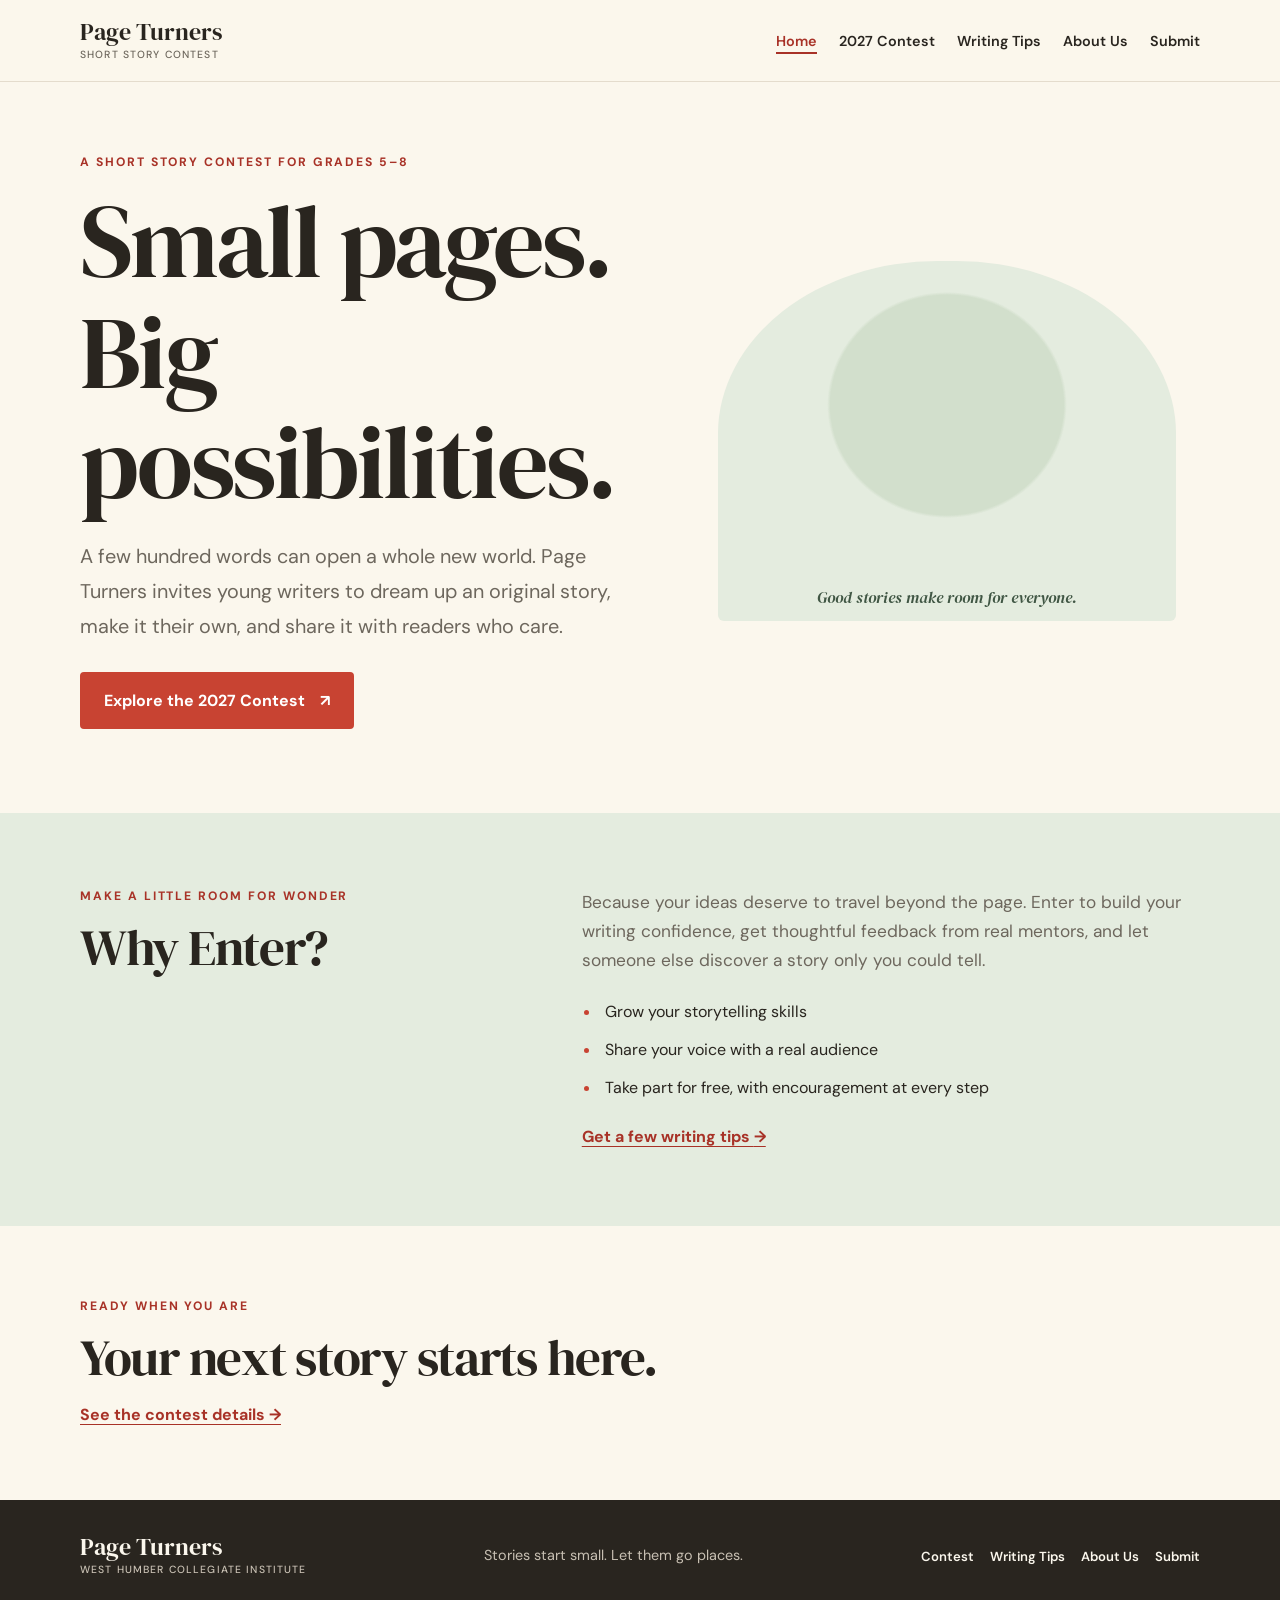
==== commit ea7e8990: "Redesign Page Turners pages and repair shared styles and assets" ====
--- a/index.html
+++ b/index.html
@@ -1,80 +1,24 @@
-<!DOCTYPE html>
+<!doctype html>
 <html lang="en">
 <head>
   <meta charset="utf-8">
   <meta name="viewport" content="width=device-width, initial-scale=1">
-  <title>Page Turners | Short Story Contest</title>
-  <link href="https://cdn.jsdelivr.net/npm/bootstrap@5.1.3/dist/css/bootstrap.min.css" rel="stylesheet">
-  <link rel="stylesheet" href="style.css">
+  <title>Page Turners — Small pages. Big possibilities.</title>
+  <link rel="stylesheet" href="./style.css">
 </head>
-<body class="container-fluid p-0">
-  <nav aria-label="Main navigation">
-    <ul class="nav-buttons">
-      <li><a href="index.html">Home</a></li>
-      <li><a href="aboutus.html">About Us</a></li>
-      <li><a href="contest.html">2027 Contest</a></li>
-      <li><a href="submit.html">Submit your Work</a></li>
-    </ul>
+<body>
+  <nav class="site-nav" aria-label="Main navigation">
+    <a class="wordmark" href="./index.html">Page Turners<span>Short Story Contest</span></a>
+    <ul class="nav-links"><li><a aria-current="page" href="./index.html">Home</a></li><li><a href="./contest.html">2027 Contest</a></li><li><a href="./writingtips.html">Writing Tips</a></li><li><a href="./aboutus.html">About Us</a></li><li><a href="./submit.html">Submit</a></li></ul>
   </nav>
-
-  <main class="container-fluid py-4">
-    <section class="hero">
-      <div class="hero-copy">
-        <h1>Small pages. <span>Big possibilities.</span></h1>
-        <p>Calling all creative storytellers in Grades 5–8! Share an original short story with a real audience and discover what your imagination can do.</p>
-        <a class="button" href="contest.html">Explore the 2027 Contest</a>
-      </div>
-      <img class="hero-mascot" src="Mascot" alt="The Page Turners reading mascot">
+  <main>
+    <section class="hero wrap">
+      <div class="hero-copy"><p class="eyebrow">A short story contest for Grades 5–8</p><h1>Small pages.<br>Big possibilities.</h1><p class="lede">A few hundred words can open a whole new world. Page Turners invites young writers to dream up an original story, make it their own, and share it with readers who care.</p><a class="button" href="./contest.html">Explore the 2027 Contest <span aria-hidden="true">↗</span></a></div>
+      <div class="hero-art" aria-label="Reading mascot illustration"><img src="./mascot.png" alt="A cheerful reading mascot" onerror="this.parentElement.classList.add('no-image'); this.remove();"><span class="art-caption">Good stories make room for everyone.</span></div>
     </section>
-
-    <section class="why-section" aria-labelledby="why-enter">
-      <h2 id="why-enter">Why Enter?</h2>
-      <ul>
-        <li>Build your writing skills</li>
-        <li>Get thoughtful feedback from mentors</li>
-        <li>Share your work with a wider audience</li>
-        <li>Challenge your imagination</li>
-        <li>Compete for prizes</li>
-        <li>Celebrate every kind of story</li>
-      </ul>
-    </section>
-
-    <div class="page-shell">
-      <h2 class="section-title">A contest for curious minds</h2>
-      <div class="content-grid">
-        <article class="textbox float">
-          <h3>Write what matters to you</h3>
-          <p>Fantasy, mystery, science fiction, or realistic fiction—there is room for every voice. Your story should be original, independent, and written specifically for the 2027 contest.</p>
-        </article>
-        <article class="textbox float alt">
-          <h3>One page leads to another</h3>
-          <p>Start with an idea. Build a character, give them a problem, and follow them toward a surprising or meaningful ending.</p>
-        </article>
-      </div>
-
-      <h2 class="section-title">FAQ</h2>
-      <div class="accordion" id="faq">
-        <div class="accordion-item">
-          <h2 class="accordion-header"><button class="accordion-button collapsed" type="button" data-bs-toggle="collapse" data-bs-target="#faq-one">Who can enter?</button></h2>
-          <div id="faq-one" class="accordion-collapse collapse" data-bs-parent="#faq"><div class="accordion-body">Students in Grades 5 through 8 are eligible.</div></div>
-        </div>
-        <div class="accordion-item">
-          <h2 class="accordion-header"><button class="accordion-button collapsed" type="button" data-bs-toggle="collapse" data-bs-target="#faq-two">How long can my story be?</button></h2>
-          <div id="faq-two" class="accordion-collapse collapse" data-bs-parent="#faq"><div class="accordion-body">The confirmed maximum word limit is 500 words.</div></div>
-        </div>
-        <div class="accordion-item">
-          <h2 class="accordion-header"><button class="accordion-button collapsed" type="button" data-bs-toggle="collapse" data-bs-target="#faq-three">Can I use AI or submit a team story?</button></h2>
-          <div id="faq-three" class="accordion-collapse collapse" data-bs-parent="#faq"><div class="accordion-body">Submissions must be original, independent student work. Generative AI and co-authored entries are not accepted.</div></div>
-        </div>
-      </div>
-    </div>
+    <section class="sage-band"><div class="wrap two-column why"><div><p class="eyebrow">Make a little room for wonder</p><h2>Why Enter?</h2></div><div><p>Because your ideas deserve to travel beyond the page. Enter to build your writing confidence, get thoughtful feedback from real mentors, and let someone else discover a story only you could tell.</p><ul class="check-list"><li>Grow your storytelling skills</li><li>Share your voice with a real audience</li><li>Take part for free, with encouragement at every step</li></ul><a class="text-link" href="./writingtips.html">Get a few writing tips <span aria-hidden="true">→</span></a></div></div></section>
+    <section class="wrap small-cta"><p class="eyebrow">Ready when you are</p><h2>Your next story starts here.</h2><a class="text-link" href="./contest.html">See the contest details <span aria-hidden="true">→</span></a></section>
   </main>
-
-  <footer>
-    <div><h1>Organizers</h1><ul><li>Chiara Scutti</li><li>Pavith Vohra</li><li>Ms. Shurr</li><li><em>West Humber Collegiate Institute</em></li></ul></div>
-    <div><h1>Contact</h1><ul><li>School Phone: To be announced</li><li>Email: To be announced</li></ul></div>
-    <div><h1>Pages</h1><ul><li><a href="index.html">Home</a></li><li><a href="aboutus.html">About Us</a></li><li><a href="contest.html">2027 Contest</a></li><li><a href="submit.html">Submit</a></li></ul></div>
-  </footer>
-  <script src="https://cdn.jsdelivr.net/npm/bootstrap@5.1.3/dist/js/bootstrap.bundle.min.js"></script>
+  <footer class="site-footer"><div class="wrap footer-inner"><a class="wordmark" href="./index.html">Page Turners<span>West Humber Collegiate Institute</span></a><p>Stories start small. Let them go places.</p><ul class="footer-links"><li><a href="./contest.html">Contest</a></li><li><a href="./writingtips.html">Writing Tips</a></li><li><a href="./aboutus.html">About Us</a></li><li><a href="./submit.html">Submit</a></li></ul></div></footer>
 </body>
 </html>
--- a/style.css
+++ b/style.css
@@ -1,303 +1,11 @@
-/* Page Turners — warm literary magazine */
-:root {
-  --cream: #f8f3e7;
-  --paper: #fffdf7;
-  --ink: #24251f;
-  --tomato: #c94e38;
-  --sage: #ccd8bd;
-  --sage-dark: #66745a;
-  --line: #d7d0bd;
-}
-
-* { box-sizing: border-box; }
-html { scroll-behavior: smooth; }
-body {
-  margin: 0;
-  background: var(--cream);
-  color: var(--ink);
-  font-family: Georgia, "Times New Roman", serif;
-  line-height: 1.65;
-}
-img { max-width: 100%; height: auto; }
-a { color: var(--tomato); }
-
-nav {
-  background: var(--ink);
-  border: 0;
-  padding: 12px 20px;
-}
-.nav-buttons {
-  max-width: 1100px;
-  margin: 0 auto;
-  display: flex;
-  flex-wrap: wrap;
-  justify-content: center;
-  gap: 8px 28px;
-}
-.nav-buttons li { list-style: none; }
-.nav-buttons li a {
-  color: #fffaf0;
-  font-family: Arial, sans-serif;
-  font-size: 0.95rem;
-  font-weight: 700;
-  text-decoration: none;
-  padding: 6px 2px;
-}
-.nav-buttons li a:hover { color: #f19b83; }
-
-header {
-  min-height: 180px;
-  background: var(--cream);
-  text-align: left;
-  padding: 28px max(20px, calc((100% - 1100px) / 2));
-  display: grid;
-  grid-template-columns: 180px 1fr;
-  align-items: center;
-  gap: 40px;
-}
-header img {
-  width: 180px;
-  max-width: 180px;
-  margin: 0;
-}
-header h1 {
-  color: var(--ink);
-  font-family: Georgia, "Times New Roman", serif;
-  font-size: clamp(3rem, 8vw, 6.5rem);
-  line-height: 0.95;
-  text-shadow: none;
-  margin: 0;
-}
-header h4 {
-  color: var(--tomato);
-  font-family: Arial, sans-serif;
-  font-size: 1.05rem;
-  letter-spacing: 0.16em;
-  text-transform: uppercase;
-  margin: 12px 0 0;
-}
-.transition1 { height: 18px; background: var(--cream); }
-
-main { background: var(--cream); }
-main.container-fluid { padding: 40px 20px 72px; }
-main h1, main h2, main h3 {
-  color: var(--ink);
-  font-family: Georgia, "Times New Roman", serif;
-}
-main h2 { font-size: clamp(2.2rem, 5vw, 3.8rem); line-height: 1.12; }
-main h3 { font-size: clamp(1.45rem, 3vw, 2.1rem); line-height: 1.2; }
-main p, main li { font-family: Arial, sans-serif; font-size: 1.05rem; }
-
-.page-shell { max-width: 1100px; margin: 0 auto; }
-.hero {
-  min-height: 520px;
-  max-width: 1100px;
-  margin: 10px auto 70px;
-  display: grid;
-  grid-template-columns: 1.15fr 0.85fr;
-  align-items: center;
-  gap: 30px;
-}
-.hero-copy { max-width: 650px; }
-.hero h1 {
-  font-size: clamp(4rem, 8vw, 7.5rem);
-  line-height: 0.92;
-  letter-spacing: -0.06em;
-  margin: 0 0 28px;
-}
-.hero h1 span { display: block; color: var(--tomato); }
-.hero p { max-width: 590px; font-size: 1.18rem; }
-.hero-mascot {
-  width: 100%;
-  max-height: 500px;
-  object-fit: contain;
-  filter: drop-shadow(0 16px 20px rgba(36,37,31,.12));
-}
-.button {
-  display: inline-block;
-  background: var(--tomato);
-  color: white;
-  border: 0;
-  border-radius: 3px;
-  text-decoration: none;
-  font-family: Arial, sans-serif;
-  font-weight: 800;
-  font-size: 1rem;
-  padding: 14px 22px;
-  margin-top: 12px;
-}
-.button:hover { background: #a93d2b; color: white; }
-
-.why-section {
-  background: var(--sage);
-  border-radius: 4px;
-  padding: clamp(35px, 6vw, 70px);
-  display: grid;
-  grid-template-columns: 0.7fr 1.3fr;
-  gap: 50px;
-  margin: 30px auto 70px;
-  max-width: 1100px;
-}
-.why-section h2 { margin: 0; }
-.why-section ul { columns: 2; column-gap: 45px; padding-left: 20px; }
-.why-section li { margin-bottom: 12px; break-inside: avoid; }
-
-.textbox, .frame { width: auto; }
-.textbox { margin: 0; }
-.textbox.float, .textbox.partialborder {
-  background: var(--paper);
-  border: 1px solid var(--line);
-  border-radius: 4px;
-  box-shadow: none;
-  padding: clamp(24px, 4vw, 42px);
-  text-align: left;
-}
-.textbox.float.alt { background: var(--sage); }
-.textbox.float.impact {
-  background: var(--tomato);
-  border: 0;
-  color: white;
-}
-.textbox.float.impact h3 { color: white; }
-.textbox.partialborder { border-left: 8px solid var(--tomato); }
-.textbox.partialborder.l, .textbox.partialborder.r { border: 1px solid var(--line); border-left: 8px solid var(--tomato); text-align: left; }
-.textbox.partialborder.alt { background: var(--sage); }
-
-.section-title { margin: 50px 0 24px; }
-.content-grid {
-  display: grid;
-  grid-template-columns: repeat(2, minmax(0, 1fr));
-  gap: 24px;
-}
-.at-a-glance {
-  max-width: 1100px;
-  margin: 30px auto 50px;
-  background: var(--sage);
-  border-left: 10px solid var(--tomato);
-  border-radius: 4px;
-  padding: clamp(24px, 5vw, 45px);
-}
-.at-a-glance h2 { margin-top: 0; }
-.details-grid {
-  display: grid;
-  grid-template-columns: repeat(4, 1fr);
-  gap: 18px;
-}
-.detail { border-top: 1px solid var(--sage-dark); padding-top: 12px; }
-.detail strong { display: block; color: var(--tomato); font-family: Arial, sans-serif; }
-.detail span { font-family: Arial, sans-serif; }
-
-.prize-grid, .criteria-grid, .tips-grid {
-  display: grid;
-  grid-template-columns: repeat(3, 1fr);
-  gap: 20px;
-}
-.card {
-  background: var(--paper);
-  border: 1px solid var(--line);
-  border-top: 7px solid var(--tomato);
-  padding: 24px;
-}
-.card.sage { background: var(--sage); }
-.card h3 { margin-top: 0; }
-
-.founder-layout {
-  max-width: 1100px;
-  margin: 30px auto 60px;
-  display: grid;
-  grid-template-columns: 310px 1fr;
-  align-items: center;
-  gap: 48px;
-}
-.founder-photo { text-align: center; }
-.founder-photo img {
-  width: 290px;
-  height: 290px;
-  object-fit: cover;
-  border: 8px solid var(--paper);
-  box-shadow: 0 12px 28px rgba(36,37,31,.12);
-}
-.founder-photo strong, .founder-photo span { display: block; }
-.founder-photo strong { font-size: 1.4rem; margin-top: 12px; }
-.founder-photo span { color: var(--tomato); font-family: Arial, sans-serif; text-transform: uppercase; letter-spacing: .12em; }
-
-.frame.polaroid { display: none; }
-.team-grid { display: grid; grid-template-columns: repeat(3, 1fr); gap: 22px; }
-.team-member { background: var(--paper); border: 1px solid var(--line); padding: 26px; }
-.team-member h3 { color: var(--tomato); }
-
-.tips-grid { grid-template-columns: repeat(2, 1fr); }
-.example-box {
-  background: var(--ink);
-  color: #fffaf0;
-  padding: clamp(24px, 5vw, 42px);
-  margin: 30px 0;
-}
-.example-box h2, .example-box h3 { color: #fffaf0; }
-.example-box p { color: #fffaf0; }
-.example-step { border-bottom: 1px solid #aaa; padding-bottom: 16px; margin-bottom: 16px; }
-
-.status-banner {
-  max-width: 900px;
-  margin: 50px auto;
-  background: var(--sage);
-  border: 2px solid var(--ink);
-  border-radius: 4px;
-  padding: clamp(28px, 6vw, 55px);
-  text-align: center;
-}
-.status-banner h1 { font-size: clamp(2.5rem, 7vw, 5rem); }
-.status-banner .status {
-  display: inline-block;
-  background: var(--tomato);
-  color: white;
-  font-family: Arial, sans-serif;
-  font-weight: 800;
-  text-transform: uppercase;
-  letter-spacing: .12em;
-  padding: 8px 14px;
-}
-
-footer {
-  background: var(--ink);
-  color: #fffaf0;
-  border: 0;
-  padding: 38px max(20px, calc((100% - 1100px) / 2));
-  display: grid;
-  grid-template-columns: repeat(3, 1fr);
-  gap: 30px;
-}
-footer h1 { font-family: Georgia, serif; font-size: 1.2rem; color: #fffaf0; }
-footer ul { list-style: none; padding: 0; }
-footer li, footer a { color: #fffaf0; font-family: Arial, sans-serif; font-size: .9rem; }
-footer a:hover { color: #f19b83; }
-
-.accordion-item { border-color: var(--line); }
-.accordion-button, .accordion-body { font-family: Arial, sans-serif; }
-.accordion-button:not(.collapsed) { background: var(--sage); color: var(--ink); }
-
-@media (max-width: 768px) {
-  header { grid-template-columns: 110px 1fr; gap: 18px; min-height: 140px; padding: 20px; }
-  header img { width: 110px; }
-  header h1 { font-size: clamp(2.4rem, 12vw, 4rem); }
-  .hero { grid-template-columns: 1fr; min-height: auto; margin-bottom: 45px; }
-  .hero-mascot { max-height: 330px; margin: 10px auto 0; }
-  .hero h1 { font-size: clamp(3.5rem, 18vw, 5.5rem); }
-  .why-section { grid-template-columns: 1fr; gap: 20px; }
-  .why-section ul { columns: 1; }
-  .details-grid { grid-template-columns: repeat(2, 1fr); }
-  .content-grid, .prize-grid, .criteria-grid, .tips-grid, .team-grid, footer { grid-template-columns: 1fr; }
-  .founder-layout { grid-template-columns: 1fr; text-align: left; }
-  .founder-photo { order: -1; }
-  .founder-photo img { width: min(290px, 85vw); height: min(290px, 85vw); }
-  main.container-fluid { padding-bottom: 45px; }
-  footer { text-align: left; }
-}
-
-@media (max-width: 420px) {
-  .nav-buttons { gap: 4px 14px; }
-  .nav-buttons li a { font-size: .82rem; }
-  header { grid-template-columns: 85px 1fr; }
-  header img { width: 85px; }
-  .details-grid { grid-template-columns: 1fr; }
-}
+@import url('https://fonts.googleapis.com/css2?family=DM+Sans:wght@400;500;600;700&family=DM+Serif+Display&display=swap');
+:root{--cream:#fbf7ed;--paper:#fffdf8;--ink:#29251f;--muted:#6d675d;--tomato:#c84332;--tomato-dark:#a83227;--sage:#e4ecdf;--sage-ink:#405644;--line:#e4dccd;--serif:'DM Serif Display',Georgia,'Times New Roman',serif;--sans:'DM Sans','Segoe UI',sans-serif}*{box-sizing:border-box}html{scroll-behavior:smooth}body{margin:0;background:var(--cream);color:var(--ink);font-family:var(--sans);font-size:1rem;line-height:1.7}a{color:var(--tomato-dark)}a:focus-visible{outline:3px solid var(--tomato);outline-offset:4px}img{max-width:100%}.wrap{width:min(1120px,calc(100% - 48px));margin-inline:auto}h1,h2,h3,p{margin-top:0}h1,h2,h3{font-family:var(--serif);font-weight:400;line-height:1.08;letter-spacing:-.025em}h1{font-size:clamp(3.2rem,8vw,6.4rem);margin-bottom:1.35rem}h2{font-size:clamp(2.2rem,4vw,3.6rem);margin-bottom:1rem}h3{font-size:1.7rem}p{color:var(--muted)}
+.site-nav{min-height:82px;display:flex;align-items:center;justify-content:space-between;gap:24px;padding:14px max(24px,calc((100% - 1120px)/2));border-bottom:1px solid var(--line);background:rgba(251,247,237,.96)}.wordmark{color:var(--ink);font:1.5rem/1.05 var(--serif);text-decoration:none;white-space:nowrap}.wordmark span{display:block;margin-top:5px;color:var(--muted);font:500 .65rem/1.2 var(--sans);letter-spacing:.11em;text-transform:uppercase}.nav-links,.footer-links{display:flex;flex-wrap:wrap;align-items:center;gap:8px 22px;margin:0;padding:0;list-style:none}.nav-links a,.footer-links a{color:var(--ink);font-size:.9rem;font-weight:600;text-decoration:none}.nav-links a:hover,.nav-links a[aria-current=page]{color:var(--tomato-dark);text-decoration:underline;text-decoration-thickness:2px;text-underline-offset:6px}
+.hero{min-height:570px;display:grid;grid-template-columns:1.05fr .95fr;align-items:center;gap:clamp(35px,8vw,110px);padding-block:72px 84px}.hero-copy{max-width:630px}.eyebrow{margin-bottom:15px;color:var(--tomato-dark);font-size:.76rem;font-weight:700;letter-spacing:.16em;line-height:1.4;text-transform:uppercase}.lede{max-width:590px;margin-bottom:28px;font-size:clamp(1.05rem,1.8vw,1.24rem);line-height:1.75}.button{min-height:54px;display:inline-flex;align-items:center;justify-content:center;gap:15px;padding:13px 22px;border:2px solid var(--tomato);border-radius:4px;background:var(--tomato);color:white;font-weight:700;text-decoration:none;transition:background .2s,transform .2s}.button:hover{transform:translateY(-2px);background:var(--tomato-dark);color:white}.button-outline{background:transparent;color:var(--tomato-dark)}.button-outline:hover{color:white}.hero-art{position:relative;min-height:360px;display:grid;place-items:center;overflow:hidden;border-radius:48% 48% 6px 6px;background:var(--sage)}.hero-art img{width:min(100%,410px);max-height:390px;padding:22px;object-fit:contain}.hero-art.no-image{background:radial-gradient(ellipse at 50% 40%,#d2dfcc 0 36%,transparent 37%),var(--sage)}.art-caption{position:absolute;right:12px;bottom:13px;left:12px;color:var(--sage-ink);font:italic 1rem var(--serif);text-align:center}
+.sage-band{background:var(--sage)}.two-column{display:grid;grid-template-columns:.8fr 1.2fr;gap:clamp(30px,7vw,100px);align-items:start}.why,.mission{padding-block:75px}.why p:not(.eyebrow),.mission p:not(.eyebrow){font-size:1.08rem}.check-list{display:grid;gap:11px;margin:22px 0;padding-left:1.2rem;color:var(--ink)}.check-list li{padding-left:4px}.check-list li::marker{color:var(--tomato)}.text-link{display:inline-block;font-weight:700;text-decoration-thickness:1px;text-underline-offset:4px}.small-cta,.inline-note{padding-block:72px}.small-cta h2{margin-bottom:16px}
+.page-heading{padding-block:78px 40px}.page-heading h1{font-size:clamp(3rem,7vw,5.3rem)}.page-heading .lede{max-width:700px}.glance-card{padding:clamp(24px,5vw,54px);border:1px solid var(--line);border-top:6px solid var(--tomato);background:var(--paper);box-shadow:0 14px 35px rgba(48,38,26,.06)}.section-heading{margin-bottom:25px}.section-heading h2{margin-bottom:0}.glance-grid{display:grid;grid-template-columns:repeat(4,1fr);gap:14px;margin:0}.glance-grid div{min-height:125px;padding:20px;background:var(--sage)}.glance-grid dt{margin-bottom:10px;color:var(--sage-ink);font-size:.75rem;font-weight:700;letter-spacing:.12em;text-transform:uppercase}.glance-grid dd{margin:0;color:var(--ink);font:1.35rem/1.25 var(--serif)}.fine-print{margin:22px 0 0;font-size:.9rem}.content-grid{display:grid;grid-template-columns:1.2fr .8fr;gap:24px;padding-block:30px 35px}.paper-card,.tomato-card{padding:clamp(25px,4vw,42px)}.paper-card{border:1px solid var(--line);background:var(--paper)}.paper-card .check-list{margin-bottom:0}.tomato-card{background:var(--tomato);color:white}.tomato-card .eyebrow,.tomato-card p{color:#fff4e8}.tomato-card h2{color:white}.tomato-card p{font-size:1.05rem}.inline-note{max-width:780px}.inline-note h2{font-size:clamp(2rem,4vw,3rem)}.inline-note .button{margin-top:8px}
+.founders-section{display:grid;grid-template-columns:1fr 320px;gap:clamp(35px,8vw,100px);align-items:center;padding-block:80px}.founders-intro p:not(.eyebrow){font-size:1.05rem}.profile-card{width:100%;max-width:320px;margin:0;padding:14px 14px 20px;transform:rotate(1.5deg);background:var(--paper);box-shadow:0 12px 30px rgba(48,38,26,.13);text-align:center}.profile-photo{aspect-ratio:1/1;overflow:hidden;background:var(--sage)}.profile-photo img{width:100%;height:100%;object-fit:cover}.profile-photo.no-image{background:linear-gradient(135deg,var(--sage),#d2dfcc)}.profile-card figcaption{display:grid;gap:2px;padding-top:15px}.profile-card figcaption strong{font:1.7rem var(--serif)}.profile-card figcaption span{color:var(--muted);font-size:.9rem}.values-row{display:grid;grid-template-columns:repeat(3,1fr);gap:30px;padding-block:0 85px}.values-row article{padding-top:18px;border-top:2px solid var(--tomato)}.values-row h3{margin:10px 0}.number{color:var(--tomato-dark);font-size:.78rem;font-weight:700;letter-spacing:.12em}
+.tips-grid{display:grid;grid-template-columns:repeat(3,1fr);gap:18px;padding-block:10px 70px}.tip-card{min-height:210px;padding:26px;border:1px solid var(--line);background:var(--paper)}.tip-card h2{margin:13px 0 10px;font-size:1.65rem}.tip-card p{margin-bottom:0}.example-layout{display:grid;grid-template-columns:.8fr 1.2fr;gap:clamp(30px,7vw,95px);align-items:center;padding-block:70px}.example-card{padding:30px;border-left:4px solid var(--tomato);background:var(--paper)}.example-card p:last-child{margin-bottom:0}.example-label{margin:16px 0 5px;color:var(--tomato-dark);font-size:.72rem;font-weight:700;letter-spacing:.12em;text-transform:uppercase}.example-label:first-child{margin-top:0}
+.status-card{max-width:820px;margin-bottom:20px;padding:clamp(28px,6vw,64px);border:1px solid var(--line);border-left:7px solid var(--tomato);background:var(--paper);box-shadow:0 14px 35px rgba(48,38,26,.07)}.status-pill{display:inline-flex;align-items:center;gap:9px;margin-bottom:22px;padding:7px 12px;border-radius:100px;background:#f4e3dc;color:var(--tomato-dark);font-size:.78rem;font-weight:700;letter-spacing:.06em;text-transform:uppercase}.status-dot{width:9px;height:9px;border-radius:50%;background:var(--tomato)}.status-card h2{font-size:clamp(2.2rem,5vw,3.8rem)}.status-card p{max-width:620px;margin-bottom:26px;font-size:1.05rem}
+.site-footer{padding-block:34px;background:var(--ink);color:var(--cream)}.footer-inner{display:flex;flex-wrap:wrap;align-items:center;justify-content:space-between;gap:22px}.site-footer .wordmark,.site-footer .footer-links a{color:var(--cream)}.site-footer .wordmark span,.site-footer p{color:#c8c0b3}.site-footer p{margin:0;font-size:.9rem}.footer-links{gap:10px 16px}.footer-links a{font-size:.82rem}
+@media(max-width:760px){.wrap{width:min(100% - 36px,620px)}.site-nav{align-items:flex-start;flex-direction:column;gap:14px;padding:16px 18px}.nav-links{gap:8px 15px}.nav-links a{font-size:.84rem}.hero{min-height:0;grid-template-columns:1fr;gap:34px;padding-block:55px 58px}.hero h1{font-size:clamp(3rem,13vw,5rem)}.hero-art{min-height:270px;max-height:390px}.hero-art img{max-height:300px}.two-column,.example-layout{grid-template-columns:1fr;gap:22px}.why,.mission{padding-block:50px}.glance-grid{grid-template-columns:repeat(2,1fr)}.content-grid{grid-template-columns:1fr}.founders-section{grid-template-columns:1fr;gap:30px;padding-block:55px}.profile-card{width:min(100%,300px);justify-self:center}.values-row{grid-template-columns:1fr;gap:24px;padding-bottom:55px}.tips-grid{grid-template-columns:1fr;padding-bottom:48px}.tip-card{min-height:0}.example-layout{padding-block:50px}.page-heading{padding-block:55px 30px}.small-cta,.inline-note{padding-block:52px}.footer-inner{align-items:flex-start;flex-direction:column}}@media(max-width:380px){.wrap{width:calc(100% - 28px)}.glance-grid{gap:9px}.glance-grid div{min-height:112px;padding:14px}.glance-grid dd{font-size:1.18rem}.nav-links{gap:7px 12px}}@media(prefers-reduced-motion:reduce){html{scroll-behavior:auto}*,*::before,*::after{transition-duration:.01ms!important}}
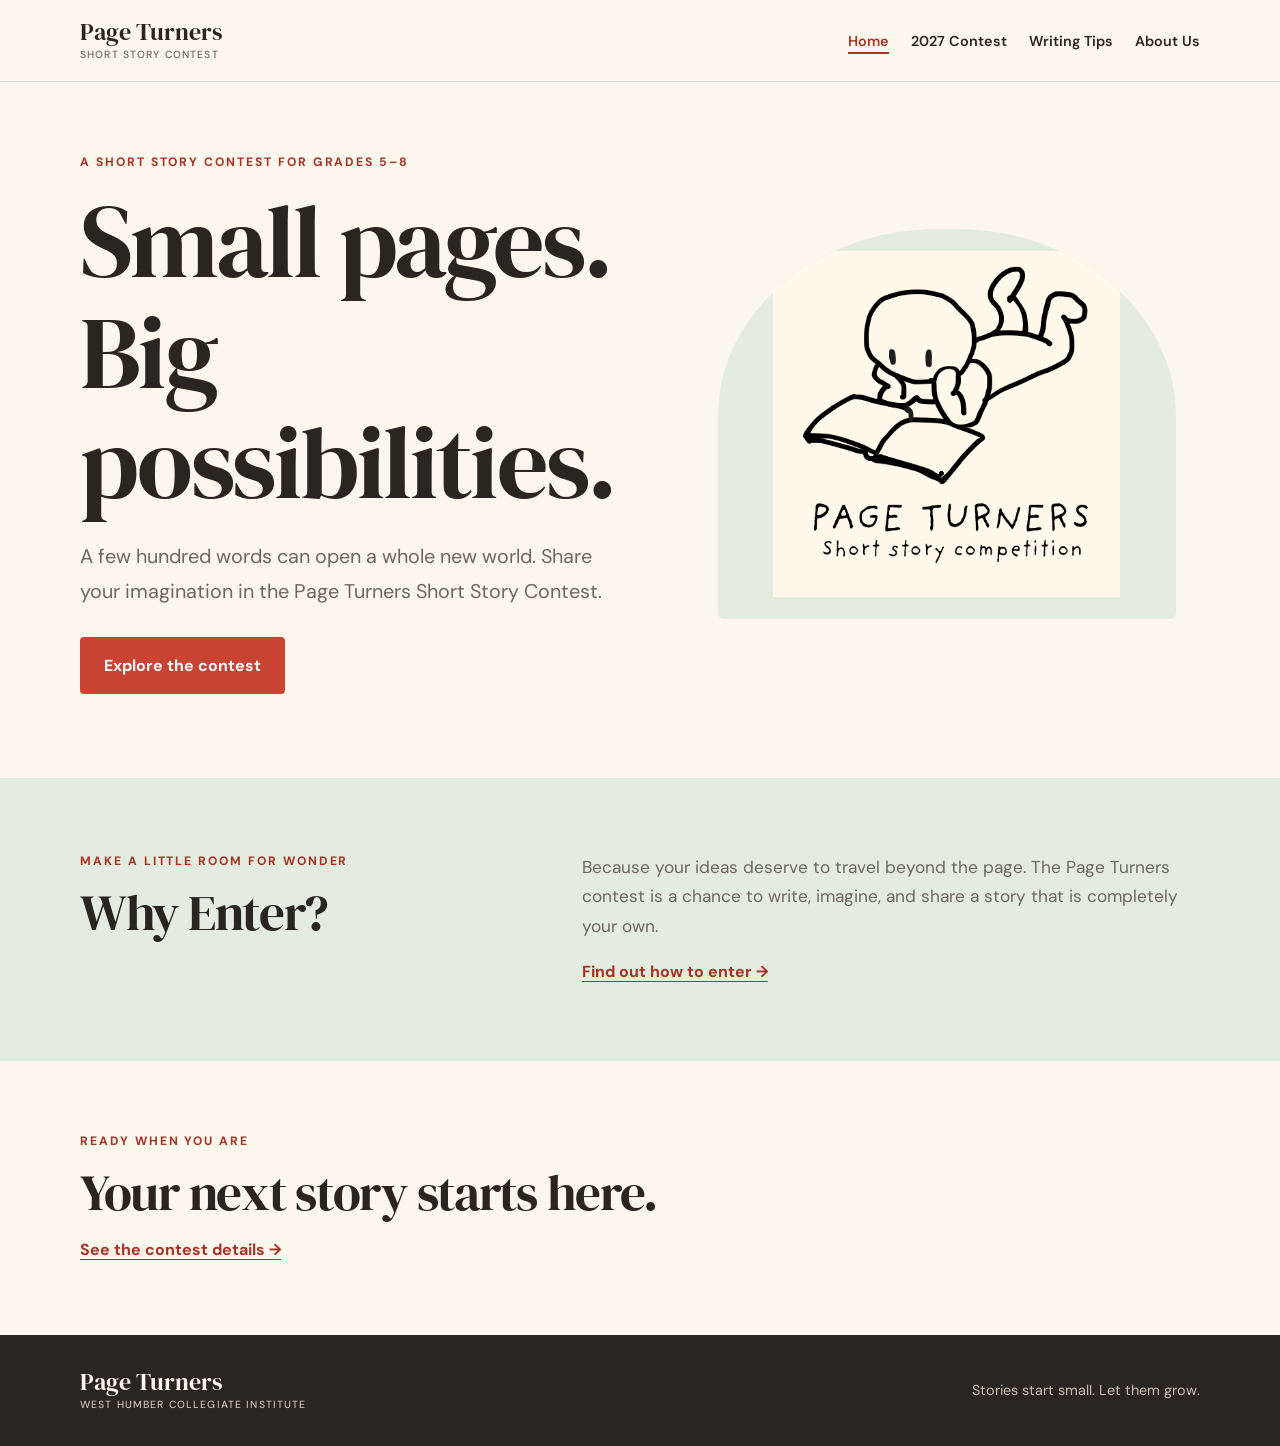
==== commit b40ca95f: "Show mascot beside home page headline" ====
--- a/index.html
+++ b/index.html
@@ -9,16 +9,48 @@
 <body>
   <nav class="site-nav" aria-label="Main navigation">
     <a class="wordmark" href="./index.html">Page Turners<span>Short Story Contest</span></a>
-    <ul class="nav-links"><li><a aria-current="page" href="./index.html">Home</a></li><li><a href="./contest.html">2027 Contest</a></li><li><a href="./writingtips.html">Writing Tips</a></li><li><a href="./aboutus.html">About Us</a></li><li><a href="./submit.html">Submit</a></li></ul>
+    <ul class="nav-links">
+      <li><a aria-current="page" href="./index.html">Home</a></li>
+      <li><a href="./contest.html">2027 Contest</a></li>
+      <li><a href="./writingtips.html">Writing Tips</a></li>
+      <li><a href="./aboutus.html">About Us</a></li>
+    </ul>
   </nav>
   <main>
     <section class="hero wrap">
-      <div class="hero-copy"><p class="eyebrow">A short story contest for Grades 5–8</p><h1>Small pages.<br>Big possibilities.</h1><p class="lede">A few hundred words can open a whole new world. Page Turners invites young writers to dream up an original story, make it their own, and share it with readers who care.</p><a class="button" href="./contest.html">Explore the 2027 Contest <span aria-hidden="true">↗</span></a></div>
-      <div class="hero-art" aria-label="Reading mascot illustration"><img src="./mascot.png" alt="A cheerful reading mascot" onerror="this.parentElement.classList.add('no-image'); this.remove();"><span class="art-caption">Good stories make room for everyone.</span></div>
+      <div class="hero-copy">
+        <p class="eyebrow">A short story contest for Grades 5–8</p>
+        <h1>Small pages.<br>Big possibilities.</h1>
+        <p class="lede">A few hundred words can open a whole new world. Share your imagination in the Page Turners Short Story Contest.</p>
+        <a class="button" href="./contest.html">Explore the contest</a>
+      </div>
+      <div class="hero-art" aria-label="Reading mascot illustration">
+        <img src="./Mascot" alt="A cheerful reading mascot">
+      </div>
     </section>
-    <section class="sage-band"><div class="wrap two-column why"><div><p class="eyebrow">Make a little room for wonder</p><h2>Why Enter?</h2></div><div><p>Because your ideas deserve to travel beyond the page. Enter to build your writing confidence, get thoughtful feedback from real mentors, and let someone else discover a story only you could tell.</p><ul class="check-list"><li>Grow your storytelling skills</li><li>Share your voice with a real audience</li><li>Take part for free, with encouragement at every step</li></ul><a class="text-link" href="./writingtips.html">Get a few writing tips <span aria-hidden="true">→</span></a></div></div></section>
-    <section class="wrap small-cta"><p class="eyebrow">Ready when you are</p><h2>Your next story starts here.</h2><a class="text-link" href="./contest.html">See the contest details <span aria-hidden="true">→</span></a></section>
+    <section class="sage-band">
+      <div class="wrap two-column why">
+        <div>
+          <p class="eyebrow">Make a little room for wonder</p>
+          <h2>Why Enter?</h2>
+        </div>
+        <div>
+          <p>Because your ideas deserve to travel beyond the page. The Page Turners contest is a chance to write, imagine, and share a story that is completely your own.</p>
+          <a class="text-link" href="./contest.html">Find out how to enter <span aria-hidden="true">→</span></a>
+        </div>
+      </div>
+    </section>
+    <section class="wrap small-cta">
+      <p class="eyebrow">Ready when you are</p>
+      <h2>Your next story starts here.</h2>
+      <a class="text-link" href="./contest.html">See the contest details <span aria-hidden="true">→</span></a>
+    </section>
   </main>
-  <footer class="site-footer"><div class="wrap footer-inner"><a class="wordmark" href="./index.html">Page Turners<span>West Humber Collegiate Institute</span></a><p>Stories start small. Let them go places.</p><ul class="footer-links"><li><a href="./contest.html">Contest</a></li><li><a href="./writingtips.html">Writing Tips</a></li><li><a href="./aboutus.html">About Us</a></li><li><a href="./submit.html">Submit</a></li></ul></div></footer>
+  <footer class="site-footer">
+    <div class="wrap footer-inner">
+      <a class="wordmark" href="./index.html">Page Turners<span>West Humber Collegiate Institute</span></a>
+      <p>Stories start small. Let them grow.</p>
+    </div>
+  </footer>
 </body>
 </html>
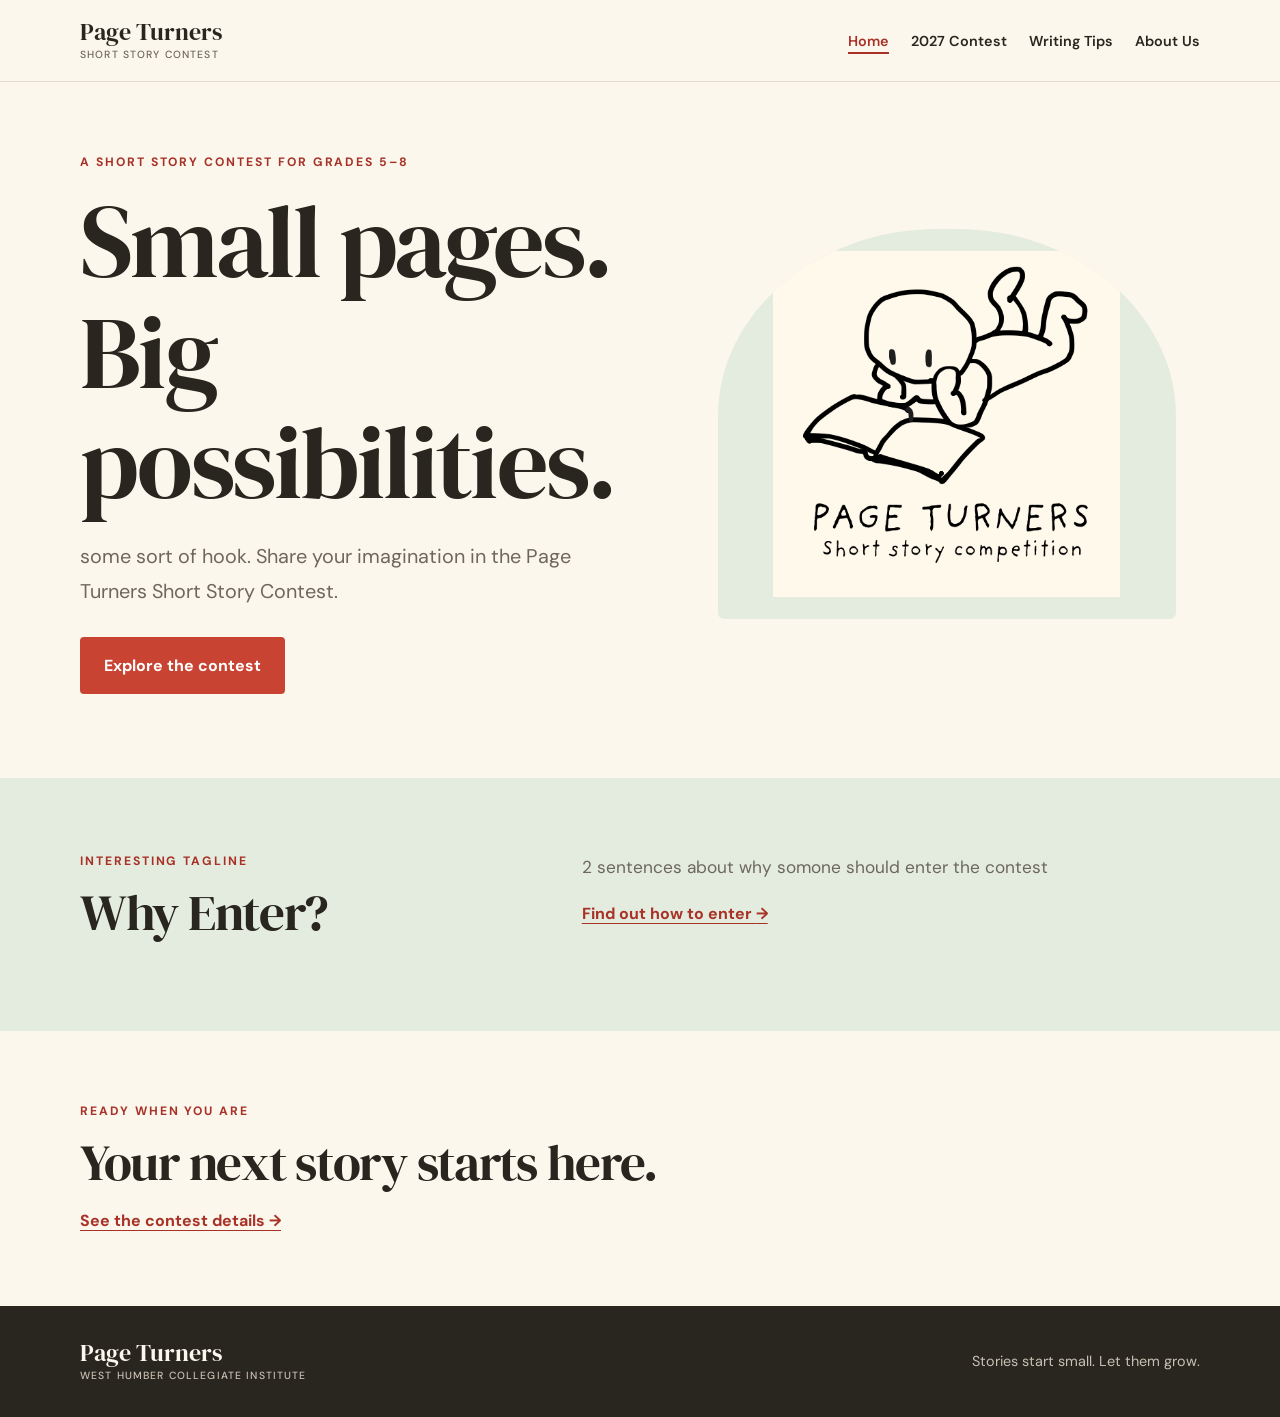
==== commit af81a653: "Revise title and hero section content in index.html Updated the title and content of the hero sectio" ====
--- a/index.html
+++ b/index.html
@@ -3,7 +3,7 @@
 <head>
   <meta charset="utf-8">
   <meta name="viewport" content="width=device-width, initial-scale=1">
-  <title>Page Turners — Small pages. Big possibilities.</title>
+  <title>Page Turners — slogan here.</title>
   <link rel="stylesheet" href="./style.css">
 </head>
 <body>
@@ -21,21 +21,21 @@
       <div class="hero-copy">
         <p class="eyebrow">A short story contest for Grades 5–8</p>
         <h1>Small pages.<br>Big possibilities.</h1>
-        <p class="lede">A few hundred words can open a whole new world. Share your imagination in the Page Turners Short Story Contest.</p>
+        <p class="lede">some sort of hook. Share your imagination in the Page Turners Short Story Contest.</p>
         <a class="button" href="./contest.html">Explore the contest</a>
       </div>
-      <div class="hero-art" aria-label="Reading mascot illustration">
+      <div class="hero-art mascot-crop" aria-label="Reading mascot illustration">
         <img src="./Mascot" alt="A cheerful reading mascot">
       </div>
     </section>
     <section class="sage-band">
       <div class="wrap two-column why">
         <div>
-          <p class="eyebrow">Make a little room for wonder</p>
+          <p class="eyebrow">interesting tagline</p>
           <h2>Why Enter?</h2>
         </div>
         <div>
-          <p>Because your ideas deserve to travel beyond the page. The Page Turners contest is a chance to write, imagine, and share a story that is completely your own.</p>
+          <p>2 sentences about why somone should enter the contest</p>
           <a class="text-link" href="./contest.html">Find out how to enter <span aria-hidden="true">→</span></a>
         </div>
       </div>
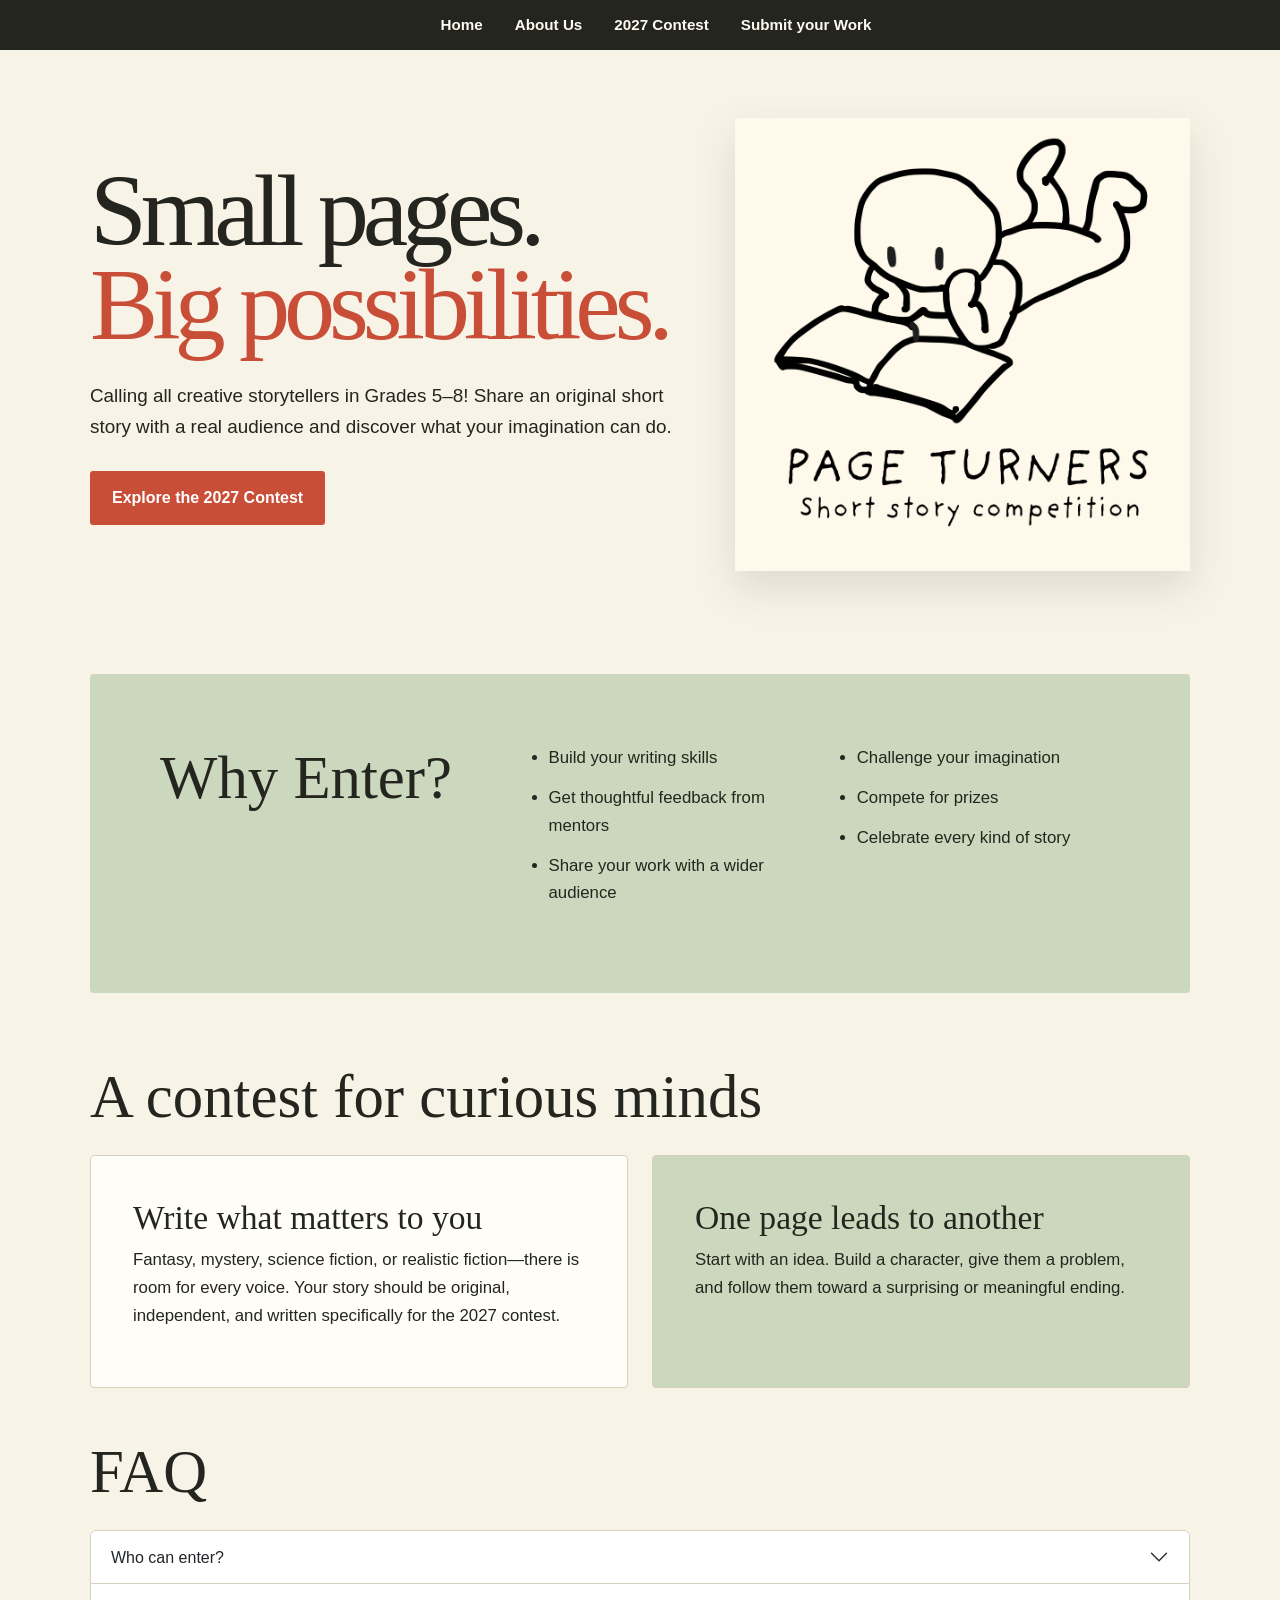
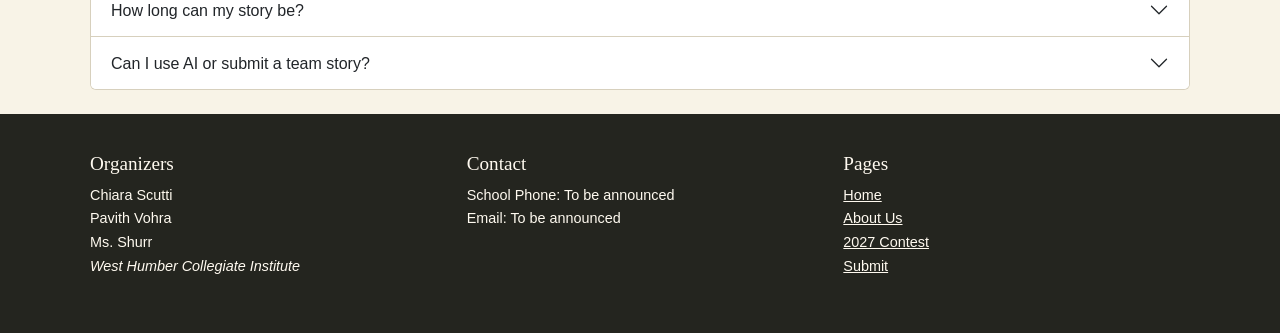
==== commit f795e67e: "Merge pull request #1 from lettuce-o/redesign/page-turners-literary-magazine Redesign/page turners l" ====
--- a/index.html
+++ b/index.html
@@ -1,56 +1,80 @@
-<!doctype html>
+<!DOCTYPE html>
 <html lang="en">
 <head>
   <meta charset="utf-8">
   <meta name="viewport" content="width=device-width, initial-scale=1">
-  <title>Page Turners — slogan here.</title>
-  <link rel="stylesheet" href="./style.css">
+  <title>Page Turners | Short Story Contest</title>
+  <link href="https://cdn.jsdelivr.net/npm/bootstrap@5.1.3/dist/css/bootstrap.min.css" rel="stylesheet">
+  <link rel="stylesheet" href="style.css">
 </head>
-<body>
-  <nav class="site-nav" aria-label="Main navigation">
-    <a class="wordmark" href="./index.html">Page Turners<span>Short Story Contest</span></a>
-    <ul class="nav-links">
-      <li><a aria-current="page" href="./index.html">Home</a></li>
-      <li><a href="./contest.html">2027 Contest</a></li>
-      <li><a href="./writingtips.html">Writing Tips</a></li>
-      <li><a href="./aboutus.html">About Us</a></li>
+<body class="container-fluid p-0">
+  <nav aria-label="Main navigation">
+    <ul class="nav-buttons">
+      <li><a href="index.html">Home</a></li>
+      <li><a href="aboutus.html">About Us</a></li>
+      <li><a href="contest.html">2027 Contest</a></li>
+      <li><a href="submit.html">Submit your Work</a></li>
     </ul>
   </nav>
-  <main>
-    <section class="hero wrap">
+
+  <main class="container-fluid py-4">
+    <section class="hero">
       <div class="hero-copy">
-        <p class="eyebrow">A short story contest for Grades 5–8</p>
-        <h1>Small pages.<br>Big possibilities.</h1>
-        <p class="lede">some sort of hook. Share your imagination in the Page Turners Short Story Contest.</p>
-        <a class="button" href="./contest.html">Explore the contest</a>
+        <h1>Small pages. <span>Big possibilities.</span></h1>
+        <p>Calling all creative storytellers in Grades 5–8! Share an original short story with a real audience and discover what your imagination can do.</p>
+        <a class="button" href="contest.html">Explore the 2027 Contest</a>
       </div>
-      <div class="hero-art mascot-crop" aria-label="Reading mascot illustration">
-        <img src="./Mascot" alt="A cheerful reading mascot">
+      <img class="hero-mascot" src="Mascot" alt="The Page Turners reading mascot">
+    </section>
+
+    <section class="why-section" aria-labelledby="why-enter">
+      <h2 id="why-enter">Why Enter?</h2>
+      <ul>
+        <li>Build your writing skills</li>
+        <li>Get thoughtful feedback from mentors</li>
+        <li>Share your work with a wider audience</li>
+        <li>Challenge your imagination</li>
+        <li>Compete for prizes</li>
+        <li>Celebrate every kind of story</li>
+      </ul>
+    </section>
+
+    <div class="page-shell">
+      <h2 class="section-title">A contest for curious minds</h2>
+      <div class="content-grid">
+        <article class="textbox float">
+          <h3>Write what matters to you</h3>
+          <p>Fantasy, mystery, science fiction, or realistic fiction—there is room for every voice. Your story should be original, independent, and written specifically for the 2027 contest.</p>
+        </article>
+        <article class="textbox float alt">
+          <h3>One page leads to another</h3>
+          <p>Start with an idea. Build a character, give them a problem, and follow them toward a surprising or meaningful ending.</p>
+        </article>
       </div>
-    </section>
-    <section class="sage-band">
-      <div class="wrap two-column why">
-        <div>
-          <p class="eyebrow">interesting tagline</p>
-          <h2>Why Enter?</h2>
+
+      <h2 class="section-title">FAQ</h2>
+      <div class="accordion" id="faq">
+        <div class="accordion-item">
+          <h2 class="accordion-header"><button class="accordion-button collapsed" type="button" data-bs-toggle="collapse" data-bs-target="#faq-one">Who can enter?</button></h2>
+          <div id="faq-one" class="accordion-collapse collapse" data-bs-parent="#faq"><div class="accordion-body">Students in Grades 5 through 8 are eligible.</div></div>
         </div>
-        <div>
-          <p>2 sentences about why somone should enter the contest</p>
-          <a class="text-link" href="./contest.html">Find out how to enter <span aria-hidden="true">→</span></a>
+        <div class="accordion-item">
+          <h2 class="accordion-header"><button class="accordion-button collapsed" type="button" data-bs-toggle="collapse" data-bs-target="#faq-two">How long can my story be?</button></h2>
+          <div id="faq-two" class="accordion-collapse collapse" data-bs-parent="#faq"><div class="accordion-body">The confirmed maximum word limit is 500 words.</div></div>
+        </div>
+        <div class="accordion-item">
+          <h2 class="accordion-header"><button class="accordion-button collapsed" type="button" data-bs-toggle="collapse" data-bs-target="#faq-three">Can I use AI or submit a team story?</button></h2>
+          <div id="faq-three" class="accordion-collapse collapse" data-bs-parent="#faq"><div class="accordion-body">Submissions must be original, independent student work. Generative AI and co-authored entries are not accepted.</div></div>
         </div>
       </div>
-    </section>
-    <section class="wrap small-cta">
-      <p class="eyebrow">Ready when you are</p>
-      <h2>Your next story starts here.</h2>
-      <a class="text-link" href="./contest.html">See the contest details <span aria-hidden="true">→</span></a>
-    </section>
+    </div>
   </main>
-  <footer class="site-footer">
-    <div class="wrap footer-inner">
-      <a class="wordmark" href="./index.html">Page Turners<span>West Humber Collegiate Institute</span></a>
-      <p>Stories start small. Let them grow.</p>
-    </div>
+
+  <footer>
+    <div><h1>Organizers</h1><ul><li>Chiara Scutti</li><li>Pavith Vohra</li><li>Ms. Shurr</li><li><em>West Humber Collegiate Institute</em></li></ul></div>
+    <div><h1>Contact</h1><ul><li>School Phone: To be announced</li><li>Email: To be announced</li></ul></div>
+    <div><h1>Pages</h1><ul><li><a href="index.html">Home</a></li><li><a href="aboutus.html">About Us</a></li><li><a href="contest.html">2027 Contest</a></li><li><a href="submit.html">Submit</a></li></ul></div>
   </footer>
+  <script src="https://cdn.jsdelivr.net/npm/bootstrap@5.1.3/dist/js/bootstrap.bundle.min.js"></script>
 </body>
 </html>
--- a/style.css
+++ b/style.css
@@ -1,11 +1,303 @@
-@import url('https://fonts.googleapis.com/css2?family=DM+Sans:wght@400;500;600;700&family=DM+Serif+Display&display=swap');
-:root{--cream:#fbf7ed;--paper:#fffdf8;--ink:#29251f;--muted:#6d675d;--tomato:#c84332;--tomato-dark:#a83227;--sage:#e4ecdf;--sage-ink:#405644;--line:#e4dccd;--serif:'DM Serif Display',Georgia,'Times New Roman',serif;--sans:'DM Sans','Segoe UI',sans-serif}*{box-sizing:border-box}html{scroll-behavior:smooth}body{margin:0;background:var(--cream);color:var(--ink);font-family:var(--sans);font-size:1rem;line-height:1.7}a{color:var(--tomato-dark)}a:focus-visible{outline:3px solid var(--tomato);outline-offset:4px}img{max-width:100%}.wrap{width:min(1120px,calc(100% - 48px));margin-inline:auto}h1,h2,h3,p{margin-top:0}h1,h2,h3{font-family:var(--serif);font-weight:400;line-height:1.08;letter-spacing:-.025em}h1{font-size:clamp(3.2rem,8vw,6.4rem);margin-bottom:1.35rem}h2{font-size:clamp(2.2rem,4vw,3.6rem);margin-bottom:1rem}h3{font-size:1.7rem}p{color:var(--muted)}
-.site-nav{min-height:82px;display:flex;align-items:center;justify-content:space-between;gap:24px;padding:14px max(24px,calc((100% - 1120px)/2));border-bottom:1px solid var(--line);background:rgba(251,247,237,.96)}.wordmark{color:var(--ink);font:1.5rem/1.05 var(--serif);text-decoration:none;white-space:nowrap}.wordmark span{display:block;margin-top:5px;color:var(--muted);font:500 .65rem/1.2 var(--sans);letter-spacing:.11em;text-transform:uppercase}.nav-links,.footer-links{display:flex;flex-wrap:wrap;align-items:center;gap:8px 22px;margin:0;padding:0;list-style:none}.nav-links a,.footer-links a{color:var(--ink);font-size:.9rem;font-weight:600;text-decoration:none}.nav-links a:hover,.nav-links a[aria-current=page]{color:var(--tomato-dark);text-decoration:underline;text-decoration-thickness:2px;text-underline-offset:6px}
-.hero{min-height:570px;display:grid;grid-template-columns:1.05fr .95fr;align-items:center;gap:clamp(35px,8vw,110px);padding-block:72px 84px}.hero-copy{max-width:630px}.eyebrow{margin-bottom:15px;color:var(--tomato-dark);font-size:.76rem;font-weight:700;letter-spacing:.16em;line-height:1.4;text-transform:uppercase}.lede{max-width:590px;margin-bottom:28px;font-size:clamp(1.05rem,1.8vw,1.24rem);line-height:1.75}.button{min-height:54px;display:inline-flex;align-items:center;justify-content:center;gap:15px;padding:13px 22px;border:2px solid var(--tomato);border-radius:4px;background:var(--tomato);color:white;font-weight:700;text-decoration:none;transition:background .2s,transform .2s}.button:hover{transform:translateY(-2px);background:var(--tomato-dark);color:white}.button-outline{background:transparent;color:var(--tomato-dark)}.button-outline:hover{color:white}.hero-art{position:relative;min-height:360px;display:grid;place-items:center;overflow:hidden;border-radius:48% 48% 6px 6px;background:var(--sage)}.hero-art img{width:min(100%,410px);max-height:390px;padding:22px;object-fit:contain}.hero-art.no-image{background:radial-gradient(ellipse at 50% 40%,#d2dfcc 0 36%,transparent 37%),var(--sage)}.art-caption{position:absolute;right:12px;bottom:13px;left:12px;color:var(--sage-ink);font:italic 1rem var(--serif);text-align:center}
-.sage-band{background:var(--sage)}.two-column{display:grid;grid-template-columns:.8fr 1.2fr;gap:clamp(30px,7vw,100px);align-items:start}.why,.mission{padding-block:75px}.why p:not(.eyebrow),.mission p:not(.eyebrow){font-size:1.08rem}.check-list{display:grid;gap:11px;margin:22px 0;padding-left:1.2rem;color:var(--ink)}.check-list li{padding-left:4px}.check-list li::marker{color:var(--tomato)}.text-link{display:inline-block;font-weight:700;text-decoration-thickness:1px;text-underline-offset:4px}.small-cta,.inline-note{padding-block:72px}.small-cta h2{margin-bottom:16px}
-.page-heading{padding-block:78px 40px}.page-heading h1{font-size:clamp(3rem,7vw,5.3rem)}.page-heading .lede{max-width:700px}.glance-card{padding:clamp(24px,5vw,54px);border:1px solid var(--line);border-top:6px solid var(--tomato);background:var(--paper);box-shadow:0 14px 35px rgba(48,38,26,.06)}.section-heading{margin-bottom:25px}.section-heading h2{margin-bottom:0}.glance-grid{display:grid;grid-template-columns:repeat(4,1fr);gap:14px;margin:0}.glance-grid div{min-height:125px;padding:20px;background:var(--sage)}.glance-grid dt{margin-bottom:10px;color:var(--sage-ink);font-size:.75rem;font-weight:700;letter-spacing:.12em;text-transform:uppercase}.glance-grid dd{margin:0;color:var(--ink);font:1.35rem/1.25 var(--serif)}.fine-print{margin:22px 0 0;font-size:.9rem}.content-grid{display:grid;grid-template-columns:1.2fr .8fr;gap:24px;padding-block:30px 35px}.paper-card,.tomato-card{padding:clamp(25px,4vw,42px)}.paper-card{border:1px solid var(--line);background:var(--paper)}.paper-card .check-list{margin-bottom:0}.tomato-card{background:var(--tomato);color:white}.tomato-card .eyebrow,.tomato-card p{color:#fff4e8}.tomato-card h2{color:white}.tomato-card p{font-size:1.05rem}.inline-note{max-width:780px}.inline-note h2{font-size:clamp(2rem,4vw,3rem)}.inline-note .button{margin-top:8px}
-.founders-section{display:grid;grid-template-columns:1fr 320px;gap:clamp(35px,8vw,100px);align-items:center;padding-block:80px}.founders-intro p:not(.eyebrow){font-size:1.05rem}.profile-card{width:100%;max-width:320px;margin:0;padding:14px 14px 20px;transform:rotate(1.5deg);background:var(--paper);box-shadow:0 12px 30px rgba(48,38,26,.13);text-align:center}.profile-photo{aspect-ratio:1/1;overflow:hidden;background:var(--sage)}.profile-photo img{width:100%;height:100%;object-fit:cover}.profile-photo.no-image{background:linear-gradient(135deg,var(--sage),#d2dfcc)}.profile-card figcaption{display:grid;gap:2px;padding-top:15px}.profile-card figcaption strong{font:1.7rem var(--serif)}.profile-card figcaption span{color:var(--muted);font-size:.9rem}.values-row{display:grid;grid-template-columns:repeat(3,1fr);gap:30px;padding-block:0 85px}.values-row article{padding-top:18px;border-top:2px solid var(--tomato)}.values-row h3{margin:10px 0}.number{color:var(--tomato-dark);font-size:.78rem;font-weight:700;letter-spacing:.12em}
-.tips-grid{display:grid;grid-template-columns:repeat(3,1fr);gap:18px;padding-block:10px 70px}.tip-card{min-height:210px;padding:26px;border:1px solid var(--line);background:var(--paper)}.tip-card h2{margin:13px 0 10px;font-size:1.65rem}.tip-card p{margin-bottom:0}.example-layout{display:grid;grid-template-columns:.8fr 1.2fr;gap:clamp(30px,7vw,95px);align-items:center;padding-block:70px}.example-card{padding:30px;border-left:4px solid var(--tomato);background:var(--paper)}.example-card p:last-child{margin-bottom:0}.example-label{margin:16px 0 5px;color:var(--tomato-dark);font-size:.72rem;font-weight:700;letter-spacing:.12em;text-transform:uppercase}.example-label:first-child{margin-top:0}
-.status-card{max-width:820px;margin-bottom:20px;padding:clamp(28px,6vw,64px);border:1px solid var(--line);border-left:7px solid var(--tomato);background:var(--paper);box-shadow:0 14px 35px rgba(48,38,26,.07)}.status-pill{display:inline-flex;align-items:center;gap:9px;margin-bottom:22px;padding:7px 12px;border-radius:100px;background:#f4e3dc;color:var(--tomato-dark);font-size:.78rem;font-weight:700;letter-spacing:.06em;text-transform:uppercase}.status-dot{width:9px;height:9px;border-radius:50%;background:var(--tomato)}.status-card h2{font-size:clamp(2.2rem,5vw,3.8rem)}.status-card p{max-width:620px;margin-bottom:26px;font-size:1.05rem}
-.site-footer{padding-block:34px;background:var(--ink);color:var(--cream)}.footer-inner{display:flex;flex-wrap:wrap;align-items:center;justify-content:space-between;gap:22px}.site-footer .wordmark,.site-footer .footer-links a{color:var(--cream)}.site-footer .wordmark span,.site-footer p{color:#c8c0b3}.site-footer p{margin:0;font-size:.9rem}.footer-links{gap:10px 16px}.footer-links a{font-size:.82rem}
-@media(max-width:760px){.wrap{width:min(100% - 36px,620px)}.site-nav{align-items:flex-start;flex-direction:column;gap:14px;padding:16px 18px}.nav-links{gap:8px 15px}.nav-links a{font-size:.84rem}.hero{min-height:0;grid-template-columns:1fr;gap:34px;padding-block:55px 58px}.hero h1{font-size:clamp(3rem,13vw,5rem)}.hero-art{min-height:270px;max-height:390px}.hero-art img{max-height:300px}.two-column,.example-layout{grid-template-columns:1fr;gap:22px}.why,.mission{padding-block:50px}.glance-grid{grid-template-columns:repeat(2,1fr)}.content-grid{grid-template-columns:1fr}.founders-section{grid-template-columns:1fr;gap:30px;padding-block:55px}.profile-card{width:min(100%,300px);justify-self:center}.values-row{grid-template-columns:1fr;gap:24px;padding-bottom:55px}.tips-grid{grid-template-columns:1fr;padding-bottom:48px}.tip-card{min-height:0}.example-layout{padding-block:50px}.page-heading{padding-block:55px 30px}.small-cta,.inline-note{padding-block:52px}.footer-inner{align-items:flex-start;flex-direction:column}}@media(max-width:380px){.wrap{width:calc(100% - 28px)}.glance-grid{gap:9px}.glance-grid div{min-height:112px;padding:14px}.glance-grid dd{font-size:1.18rem}.nav-links{gap:7px 12px}}@media(prefers-reduced-motion:reduce){html{scroll-behavior:auto}*,*::before,*::after{transition-duration:.01ms!important}}
+/* Page Turners — warm literary magazine */
+:root {
+  --cream: #f8f3e7;
+  --paper: #fffdf7;
+  --ink: #24251f;
+  --tomato: #c94e38;
+  --sage: #ccd8bd;
+  --sage-dark: #66745a;
+  --line: #d7d0bd;
+}
+
+* { box-sizing: border-box; }
+html { scroll-behavior: smooth; }
+body {
+  margin: 0;
+  background: var(--cream);
+  color: var(--ink);
+  font-family: Georgia, "Times New Roman", serif;
+  line-height: 1.65;
+}
+img { max-width: 100%; height: auto; }
+a { color: var(--tomato); }
+
+nav {
+  background: var(--ink);
+  border: 0;
+  padding: 12px 20px;
+}
+.nav-buttons {
+  max-width: 1100px;
+  margin: 0 auto;
+  display: flex;
+  flex-wrap: wrap;
+  justify-content: center;
+  gap: 8px 28px;
+}
+.nav-buttons li { list-style: none; }
+.nav-buttons li a {
+  color: #fffaf0;
+  font-family: Arial, sans-serif;
+  font-size: 0.95rem;
+  font-weight: 700;
+  text-decoration: none;
+  padding: 6px 2px;
+}
+.nav-buttons li a:hover { color: #f19b83; }
+
+header {
+  min-height: 180px;
+  background: var(--cream);
+  text-align: left;
+  padding: 28px max(20px, calc((100% - 1100px) / 2));
+  display: grid;
+  grid-template-columns: 180px 1fr;
+  align-items: center;
+  gap: 40px;
+}
+header img {
+  width: 180px;
+  max-width: 180px;
+  margin: 0;
+}
+header h1 {
+  color: var(--ink);
+  font-family: Georgia, "Times New Roman", serif;
+  font-size: clamp(3rem, 8vw, 6.5rem);
+  line-height: 0.95;
+  text-shadow: none;
+  margin: 0;
+}
+header h4 {
+  color: var(--tomato);
+  font-family: Arial, sans-serif;
+  font-size: 1.05rem;
+  letter-spacing: 0.16em;
+  text-transform: uppercase;
+  margin: 12px 0 0;
+}
+.transition1 { height: 18px; background: var(--cream); }
+
+main { background: var(--cream); }
+main.container-fluid { padding: 40px 20px 72px; }
+main h1, main h2, main h3 {
+  color: var(--ink);
+  font-family: Georgia, "Times New Roman", serif;
+}
+main h2 { font-size: clamp(2.2rem, 5vw, 3.8rem); line-height: 1.12; }
+main h3 { font-size: clamp(1.45rem, 3vw, 2.1rem); line-height: 1.2; }
+main p, main li { font-family: Arial, sans-serif; font-size: 1.05rem; }
+
+.page-shell { max-width: 1100px; margin: 0 auto; }
+.hero {
+  min-height: 520px;
+  max-width: 1100px;
+  margin: 10px auto 70px;
+  display: grid;
+  grid-template-columns: 1.15fr 0.85fr;
+  align-items: center;
+  gap: 30px;
+}
+.hero-copy { max-width: 650px; }
+.hero h1 {
+  font-size: clamp(4rem, 8vw, 7.5rem);
+  line-height: 0.92;
+  letter-spacing: -0.06em;
+  margin: 0 0 28px;
+}
+.hero h1 span { display: block; color: var(--tomato); }
+.hero p { max-width: 590px; font-size: 1.18rem; }
+.hero-mascot {
+  width: 100%;
+  max-height: 500px;
+  object-fit: contain;
+  filter: drop-shadow(0 16px 20px rgba(36,37,31,.12));
+}
+.button {
+  display: inline-block;
+  background: var(--tomato);
+  color: white;
+  border: 0;
+  border-radius: 3px;
+  text-decoration: none;
+  font-family: Arial, sans-serif;
+  font-weight: 800;
+  font-size: 1rem;
+  padding: 14px 22px;
+  margin-top: 12px;
+}
+.button:hover { background: #a93d2b; color: white; }
+
+.why-section {
+  background: var(--sage);
+  border-radius: 4px;
+  padding: clamp(35px, 6vw, 70px);
+  display: grid;
+  grid-template-columns: 0.7fr 1.3fr;
+  gap: 50px;
+  margin: 30px auto 70px;
+  max-width: 1100px;
+}
+.why-section h2 { margin: 0; }
+.why-section ul { columns: 2; column-gap: 45px; padding-left: 20px; }
+.why-section li { margin-bottom: 12px; break-inside: avoid; }
+
+.textbox, .frame { width: auto; }
+.textbox { margin: 0; }
+.textbox.float, .textbox.partialborder {
+  background: var(--paper);
+  border: 1px solid var(--line);
+  border-radius: 4px;
+  box-shadow: none;
+  padding: clamp(24px, 4vw, 42px);
+  text-align: left;
+}
+.textbox.float.alt { background: var(--sage); }
+.textbox.float.impact {
+  background: var(--tomato);
+  border: 0;
+  color: white;
+}
+.textbox.float.impact h3 { color: white; }
+.textbox.partialborder { border-left: 8px solid var(--tomato); }
+.textbox.partialborder.l, .textbox.partialborder.r { border: 1px solid var(--line); border-left: 8px solid var(--tomato); text-align: left; }
+.textbox.partialborder.alt { background: var(--sage); }
+
+.section-title { margin: 50px 0 24px; }
+.content-grid {
+  display: grid;
+  grid-template-columns: repeat(2, minmax(0, 1fr));
+  gap: 24px;
+}
+.at-a-glance {
+  max-width: 1100px;
+  margin: 30px auto 50px;
+  background: var(--sage);
+  border-left: 10px solid var(--tomato);
+  border-radius: 4px;
+  padding: clamp(24px, 5vw, 45px);
+}
+.at-a-glance h2 { margin-top: 0; }
+.details-grid {
+  display: grid;
+  grid-template-columns: repeat(4, 1fr);
+  gap: 18px;
+}
+.detail { border-top: 1px solid var(--sage-dark); padding-top: 12px; }
+.detail strong { display: block; color: var(--tomato); font-family: Arial, sans-serif; }
+.detail span { font-family: Arial, sans-serif; }
+
+.prize-grid, .criteria-grid, .tips-grid {
+  display: grid;
+  grid-template-columns: repeat(3, 1fr);
+  gap: 20px;
+}
+.card {
+  background: var(--paper);
+  border: 1px solid var(--line);
+  border-top: 7px solid var(--tomato);
+  padding: 24px;
+}
+.card.sage { background: var(--sage); }
+.card h3 { margin-top: 0; }
+
+.founder-layout {
+  max-width: 1100px;
+  margin: 30px auto 60px;
+  display: grid;
+  grid-template-columns: 310px 1fr;
+  align-items: center;
+  gap: 48px;
+}
+.founder-photo { text-align: center; }
+.founder-photo img {
+  width: 290px;
+  height: 290px;
+  object-fit: cover;
+  border: 8px solid var(--paper);
+  box-shadow: 0 12px 28px rgba(36,37,31,.12);
+}
+.founder-photo strong, .founder-photo span { display: block; }
+.founder-photo strong { font-size: 1.4rem; margin-top: 12px; }
+.founder-photo span { color: var(--tomato); font-family: Arial, sans-serif; text-transform: uppercase; letter-spacing: .12em; }
+
+.frame.polaroid { display: none; }
+.team-grid { display: grid; grid-template-columns: repeat(3, 1fr); gap: 22px; }
+.team-member { background: var(--paper); border: 1px solid var(--line); padding: 26px; }
+.team-member h3 { color: var(--tomato); }
+
+.tips-grid { grid-template-columns: repeat(2, 1fr); }
+.example-box {
+  background: var(--ink);
+  color: #fffaf0;
+  padding: clamp(24px, 5vw, 42px);
+  margin: 30px 0;
+}
+.example-box h2, .example-box h3 { color: #fffaf0; }
+.example-box p { color: #fffaf0; }
+.example-step { border-bottom: 1px solid #aaa; padding-bottom: 16px; margin-bottom: 16px; }
+
+.status-banner {
+  max-width: 900px;
+  margin: 50px auto;
+  background: var(--sage);
+  border: 2px solid var(--ink);
+  border-radius: 4px;
+  padding: clamp(28px, 6vw, 55px);
+  text-align: center;
+}
+.status-banner h1 { font-size: clamp(2.5rem, 7vw, 5rem); }
+.status-banner .status {
+  display: inline-block;
+  background: var(--tomato);
+  color: white;
+  font-family: Arial, sans-serif;
+  font-weight: 800;
+  text-transform: uppercase;
+  letter-spacing: .12em;
+  padding: 8px 14px;
+}
+
+footer {
+  background: var(--ink);
+  color: #fffaf0;
+  border: 0;
+  padding: 38px max(20px, calc((100% - 1100px) / 2));
+  display: grid;
+  grid-template-columns: repeat(3, 1fr);
+  gap: 30px;
+}
+footer h1 { font-family: Georgia, serif; font-size: 1.2rem; color: #fffaf0; }
+footer ul { list-style: none; padding: 0; }
+footer li, footer a { color: #fffaf0; font-family: Arial, sans-serif; font-size: .9rem; }
+footer a:hover { color: #f19b83; }
+
+.accordion-item { border-color: var(--line); }
+.accordion-button, .accordion-body { font-family: Arial, sans-serif; }
+.accordion-button:not(.collapsed) { background: var(--sage); color: var(--ink); }
+
+@media (max-width: 768px) {
+  header { grid-template-columns: 110px 1fr; gap: 18px; min-height: 140px; padding: 20px; }
+  header img { width: 110px; }
+  header h1 { font-size: clamp(2.4rem, 12vw, 4rem); }
+  .hero { grid-template-columns: 1fr; min-height: auto; margin-bottom: 45px; }
+  .hero-mascot { max-height: 330px; margin: 10px auto 0; }
+  .hero h1 { font-size: clamp(3.5rem, 18vw, 5.5rem); }
+  .why-section { grid-template-columns: 1fr; gap: 20px; }
+  .why-section ul { columns: 1; }
+  .details-grid { grid-template-columns: repeat(2, 1fr); }
+  .content-grid, .prize-grid, .criteria-grid, .tips-grid, .team-grid, footer { grid-template-columns: 1fr; }
+  .founder-layout { grid-template-columns: 1fr; text-align: left; }
+  .founder-photo { order: -1; }
+  .founder-photo img { width: min(290px, 85vw); height: min(290px, 85vw); }
+  main.container-fluid { padding-bottom: 45px; }
+  footer { text-align: left; }
+}
+
+@media (max-width: 420px) {
+  .nav-buttons { gap: 4px 14px; }
+  .nav-buttons li a { font-size: .82rem; }
+  header { grid-template-columns: 85px 1fr; }
+  header img { width: 85px; }
+  .details-grid { grid-template-columns: 1fr; }
+}
